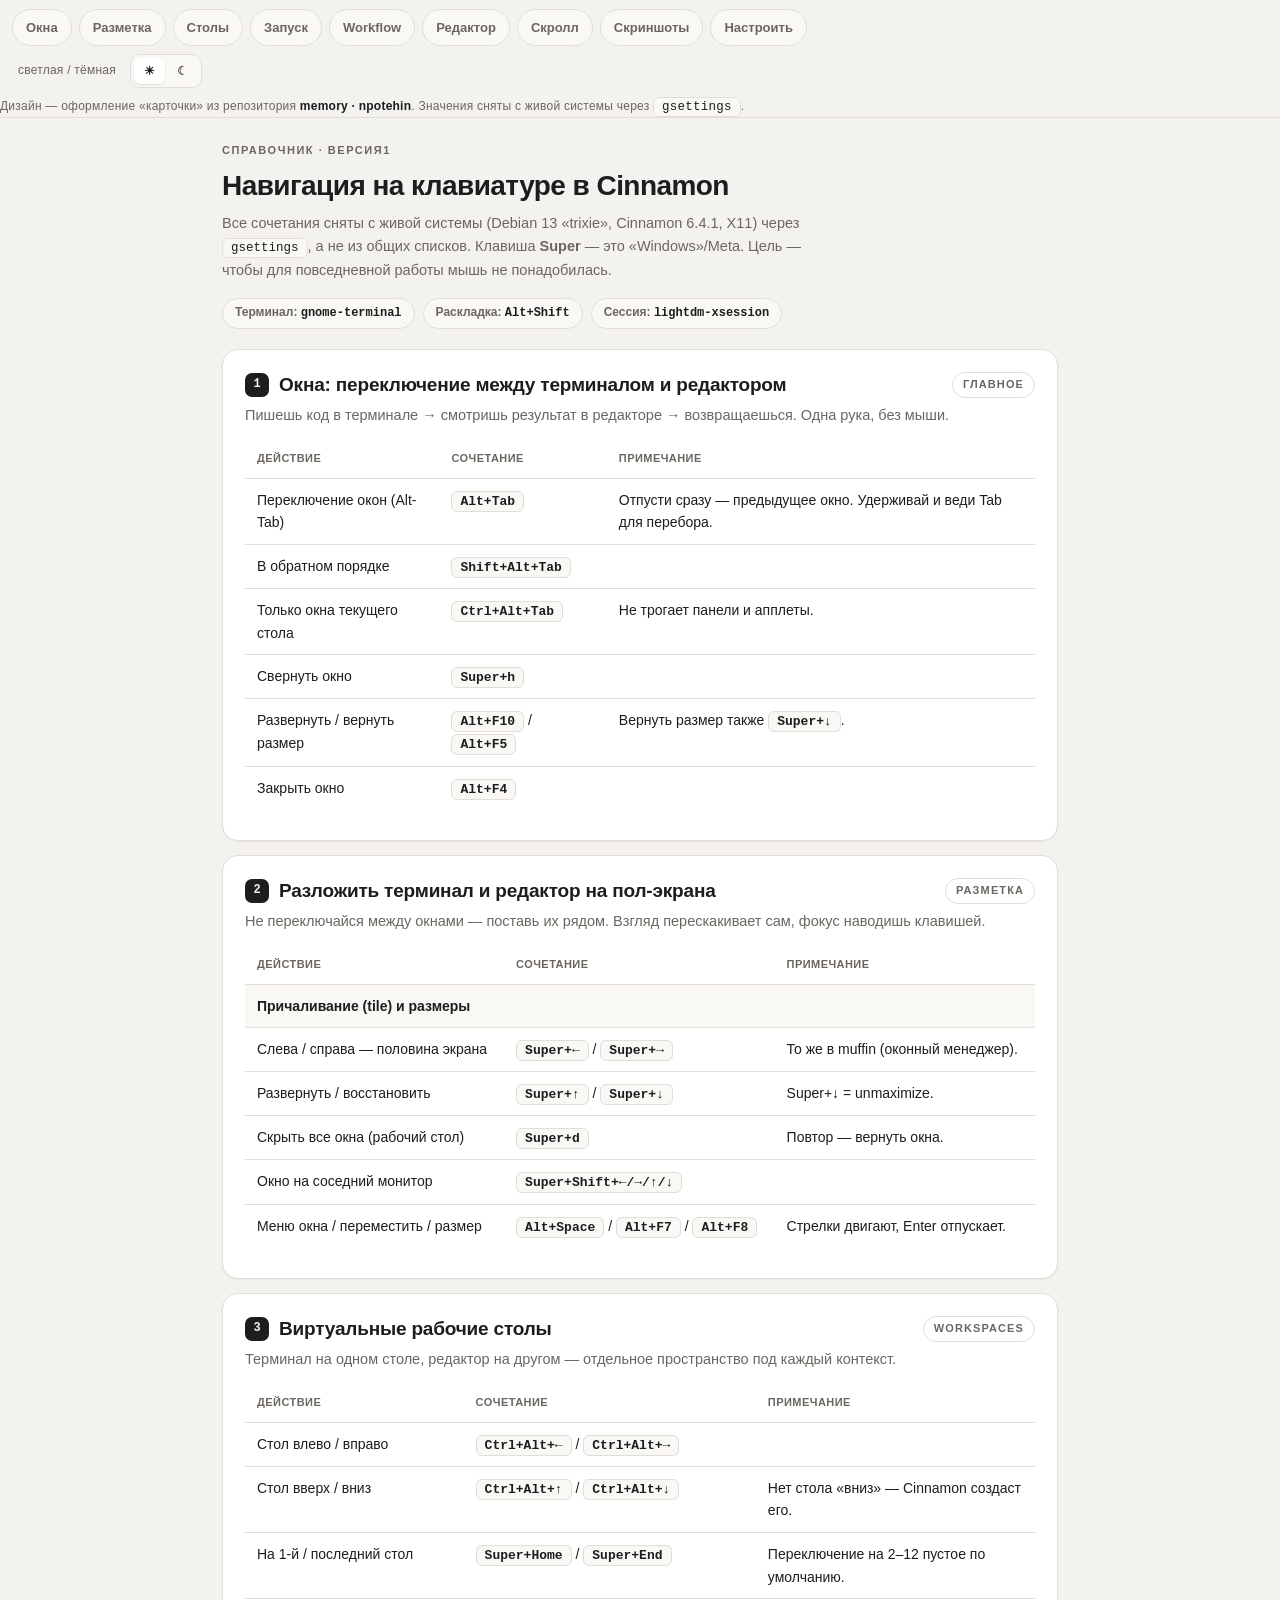
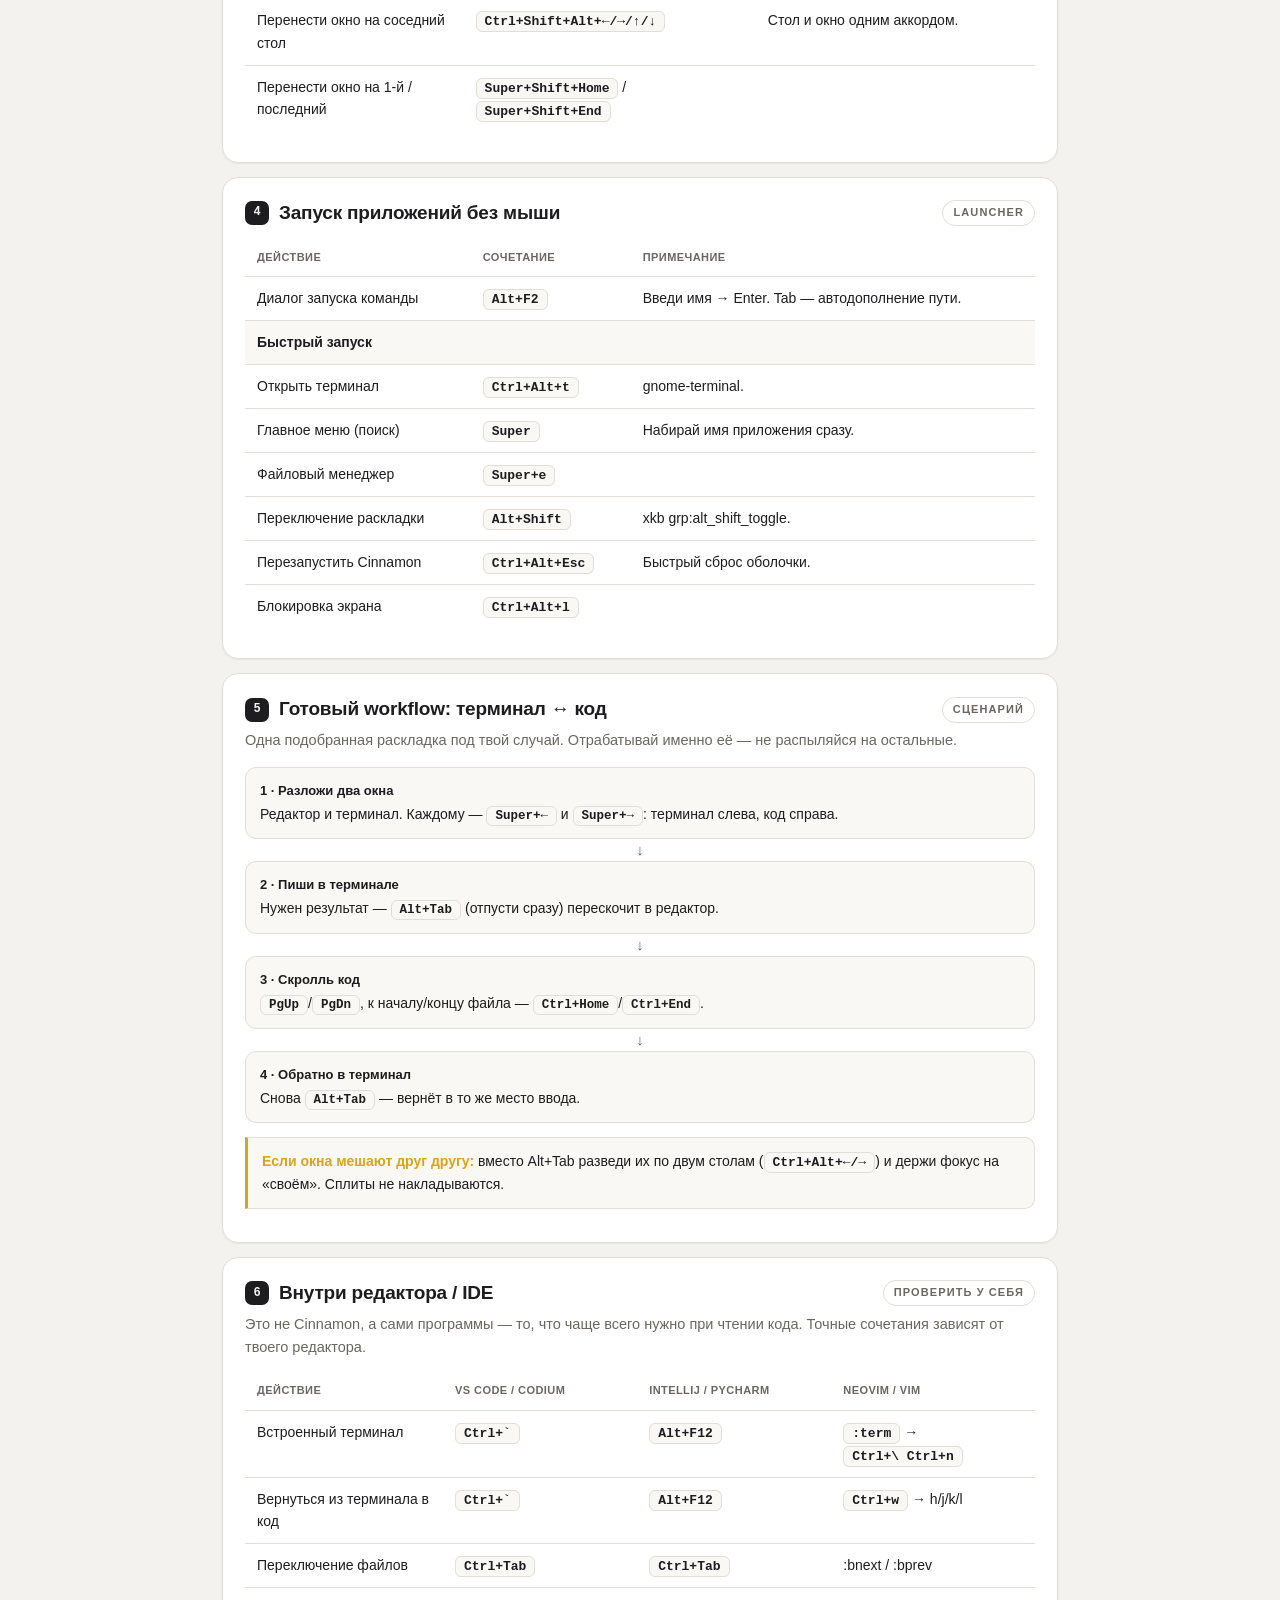
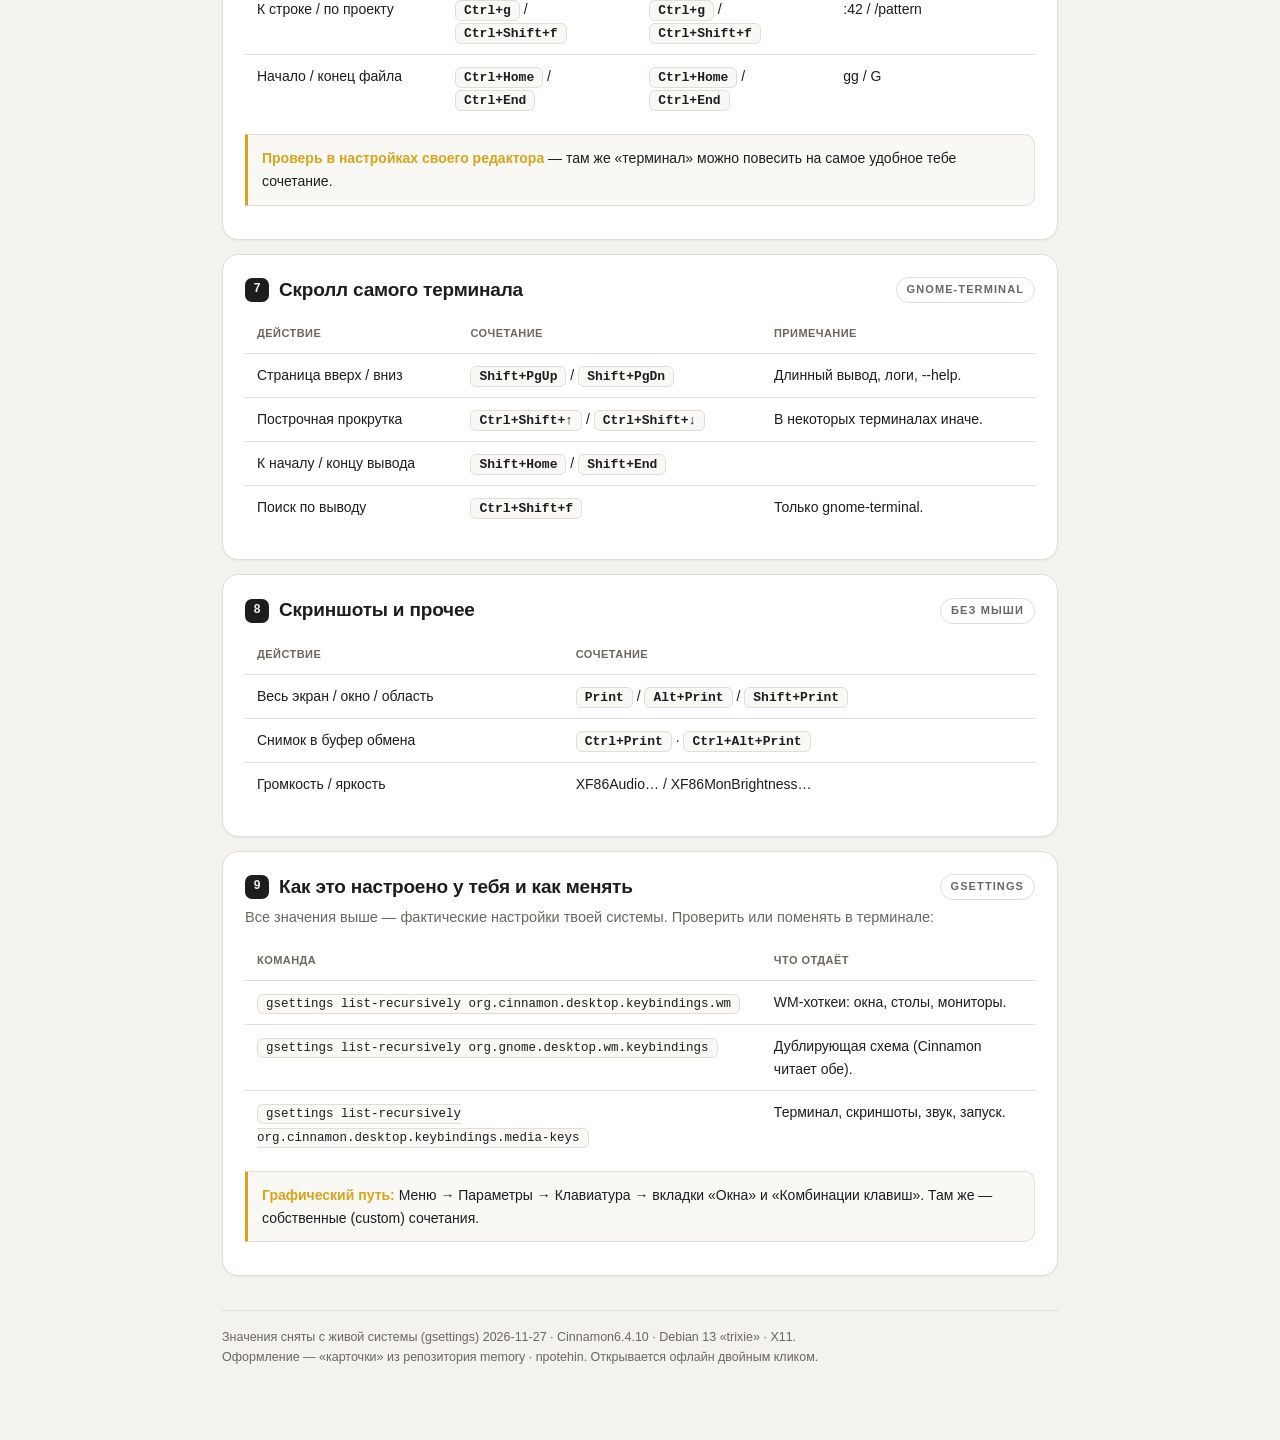
==== hotkeys.html @ 20595c61 "Вики по хоткеям Cinnamon в оформлении memory (карточки)" ====
<!DOCTYPE html>
<html lang="ru" data-style="cards" data-theme="light">
<head>
<meta charset="utf-8">
<meta name="viewport" content="width=device-width, initial-scale=1, viewport-fit=cover">
<meta name="theme-color" content="#f4f2ee">
<title>Cinnamon · Навигация на клавиатуре</title>
<style>
:root{--bg:#f4f2ee;--card:#ffffff;--ink:#1d1d1f;--mut:#6b665f;--line:#e2ded7;--soft:#faf8f5;--warn:#d9a41a;--acc:#1d1d1f}
[data-theme="dark"]{--bg:#0f0f10;--card:#1c1c1e;--ink:#f2f2f7;--mut:#98989f;--line:#333;--soft:#242426;--warn:#e0b446;--acc:#f2f2f7}
*{box-sizing:border-box;-webkit-tap-highlight-color:transparent}
html,body{margin:0;padding:0}
body{font-family:-apple-system,BlinkMacSystemFont,"SF Pro Text","Segoe UI",Arial,sans-serif;
  color:var(--ink);background:var(--bg);font-size:16px;line-height:1.62;-webkit-text-size-adjust:100%}
.wrap{max-width:860px;margin:0 auto;padding:0 12px 90px}

/* ---- sticky bar: chips + theme toggle ---- */
.bar{position:sticky;top:0;z-index:50;background:var(--bg);border-bottom:1px solid var(--line)}
.chips{display:flex;gap:7px;overflow-x:auto;padding:9px 12px 8px;scrollbar-width:none;-webkit-overflow-scrolling:touch}
.chips::-webkit-scrollbar{display:none}
.chip{flex:0 0 auto;padding:7px 13px;border-radius:999px;background:var(--soft);border:1px solid var(--line);
  color:var(--mut);font-size:13px;font-weight:600;text-decoration:none;white-space:nowrap}
.chip:active{background:var(--card)}
.switches{display:flex;gap:8px;padding:0 12px 9px;align-items:center}
.seg{display:flex;background:var(--soft);border:1px solid var(--line);border-radius:10px;padding:3px;gap:2px}
.seg button{border:0;background:transparent;color:var(--mut);font-size:12px;font-weight:600;
  padding:6px 10px;border-radius:7px;font-family:inherit;cursor:pointer}
.seg button[aria-pressed="true"]{background:var(--card);color:var(--ink);box-shadow:0 1px 2px rgba(0,0,0,.12)}
.seg .dot{margin-left:auto;display:flex;gap:6px}
.hint{font-size:12px;color:var(--mut);padding:0 12px8px;letter-spacing:.02em}
.hint b{color:var(--ink);font-weight:600}

/* ---- hero ---- */
.hero{padding:24px 0 6px}
.hero .k{font-size:11px;letter-spacing:.14em;text-transform:uppercase;color:var(--mut);font-weight:600}
.hero h1{font-size:28px;line-height:1.2;margin:9px 0 0;letter-spacing:-.02em}
.hero p{color:var(--mut);font-size:14.5px;margin:9px 0 0;max-width:72ch}
.meta{display:flex;gap:8px;flex-wrap:wrap;margin-top:16px}
.meta span{font-size:12px;background:var(--soft);border:1px solid var(--line);border-radius:999px;
  padding:4px 12px;color:var(--mut);font-weight:600}
.meta b{color:var(--ink);font-weight:700;font-family:ui-monospace,"SF Mono",Consolas,monospace}

/* ---- section cards ---- */
.sec{background:var(--card);border:1px solid var(--line);border-radius:16px;padding:20px 22px;
  margin:14px 0;box-shadow:0 1px 2px rgba(0,0,0,.05);scroll-margin-top:74px}
[data-theme="dark"] .sec{box-shadow:none}
h2{font-size:19px;margin:0 0 4px;letter-spacing:-.01em;display:flex;align-items:center;gap:10px}
h2::before{content:attr(data-n);font-size:12px;background:var(--acc);color:var(--bg);
  width:24px;height:24px;border-radius:7px;display:inline-flex;align-items:center;justify-content:center;
  flex:0 0 24px;font-weight:700;font-family:ui-monospace,"SF Mono",Consolas,monospace}
h2 .tag{margin-left:auto;font-size:11px;letter-spacing:.1em;text-transform:uppercase;color:var(--mut);
  border:1px solid var(--line);border-radius:999px;padding:3px 10px;font-weight:600}
p.lead{color:var(--mut);font-size:14.5px;margin:0 0 12px}
h3{font-size:15px;margin:20px 08px;letter-spacing:-.01em}

/* ---- tables ---- */
table{width:100%;border-collapse:collapse;margin:10px 0;font-size:14px}
th,td{padding:10px 12px;text-align:left;border-bottom:1px solid var(--line);vertical-align:top}
th{font-size:11px;text-transform:uppercase;letter-spacing:.04em;color:var(--mut);font-weight:650}
tr:last-child td{border-bottom:none}
td.d{color:var(--ink)}
tr.group td{background:var(--soft);font-weight:700;color:var(--ink)}
.kbd{font-family:ui-monospace,"SF Mono",Consolas,monospace;font-size:13px;font-weight:650;
  color:var(--acc);background:var(--soft);border:1px solid var(--line);border-radius:6px;
  padding:2px 8px;white-space:nowrap}
code{font-family:ui-monospace,"SF Mono",Consolas,monospace;font-size:12.5px;color:var(--ink);
  background:var(--soft);border:1px solid var(--line);border-radius:6px;padding:2px 8px}

/* ---- workflow steps ---- */
.flow{display:flex;flex-direction:column;gap:0;margin:14px 0}
.node{background:var(--soft);border:1px solid var(--line);border-radius:11px;padding:12px 14px;font-size:14px}
.node b{display:block;font-size:13px;margin-bottom:2px}
.node .kbd{font-size:12.5px}
.arrow{text-align:center;color:var(--mut);font-size:15px;line-height:1.1;padding:3px 0}

/* ---- callout ---- */
.note{background:var(--soft);border:1px solid var(--line);border-left:3px solid var(--warn);
  border-radius:0 10px 10px 0;padding:12px 14px;font-size:14px;margin:13px 0;color:var(--ink)}
.note b{color:var(--warn)}

ul,ol{padding-left:20px;margin:8px 0}
li{margin:4px 0}
.foot{margin-top:34px;padding-top:16px;border-top:1px solid var(--line);color:var(--mut);font-size:12.5px}

@media(max-width:420px){body{font-size:15.5px}.hero h1{font-size:23px}}
</style>
</head>
<body>
<div class="bar">
  <div class="chips">
    <a class="chip" href="#o1">Окна</a><a class="chip" href="#o2">Разметка</a><a class="chip" href="#o3">Столы</a>
    <a class="chip" href="#o4">Запуск</a><a class="chip" href="#o5">Workflow</a><a class="chip" href="#o6">Редактор</a>
    <a class="chip" href="#o7">Скролл</a><a class="chip" href="#o8">Скриншоты</a><a class="chip" href="#o9">Настроить</a>
  </div>
  <div class="switches">
    <div class="hint" style="padding:0 6px 00">светлая / тёмная</div>
    <div class="seg" role="group" aria-label="Тема">
      <button data-t="light" aria-pressed="true">☀︎</button>
      <button data-t="dark" aria-pressed="false">☾</button>
    </div>
  </div>
  <div class="hint">Дизайн — оформление «карточки» из репозитория <b>memory · npotehin</b>. Значения сняты с живой системы через <code>gsettings</code>.</div>
</div>

<div class="wrap">
<div class="hero">
  <div class="k">Справочник · версия1</div>
  <h1>Навигация на клавиатуре в Cinnamon</h1>
  <p>Все сочетания сняты с живой системы (Debian 13 «trixie», Cinnamon 6.4.1, X11) через <code>gsettings</code>, а не из общих списков. Клавиша <b>Super</b> — это «Windows»/Meta. Цель — чтобы для повседневной работы мышь не понадобилась.</p>
  <div class="meta">
    <span>Терминал: <b>gnome-terminal</b></span>
    <span>Раскладка: <b>Alt+Shift</b></span>
    <span>Сессия: <b>lightdm-xsession</b></span>
  </div>
</div>

<div class="sec" id="o1">
  <h2 data-n="1">Окна: переключение между терминалом и редактором <span class="tag">главное</span></h2>
  <p class="lead">Пишешь код в терминале → смотришь результат в редакторе → возвращаешься. Одна рука, без мыши.</p>
  <table>
    <tr><th>Действие</th><th>Сочетание</th><th>Примечание</th></tr>
    <tr><td class="d">Переключение окон (Alt-Tab)</td><td><span class="kbd">Alt+Tab</span></td><td class="d">Отпусти сразу — предыдущее окно. Удерживай и веди Tab для перебора.</td></tr>
    <tr><td class="d">В обратном порядке</td><td><span class="kbd">Shift+Alt+Tab</span></td><td class="d"></td></tr>
    <tr><td class="d">Только окна текущего стола</td><td><span class="kbd">Ctrl+Alt+Tab</span></td><td class="d">Не трогает панели и апплеты.</td></tr>
    <tr><td class="d">Свернуть окно</td><td><span class="kbd">Super+h</span></td><td class="d"></td></tr>
    <tr><td class="d">Развернуть / вернуть размер</td><td><span class="kbd">Alt+F10</span> / <span class="kbd">Alt+F5</span></td><td class="d">Вернуть размер также <span class="kbd">Super+↓</span>.</td></tr>
    <tr><td class="d">Закрыть окно</td><td><span class="kbd">Alt+F4</span></td><td class="d"></td></tr>
  </table>
</div>

<div class="sec" id="o2">
  <h2 data-n="2">Разложить терминал и редактор на пол-экрана <span class="tag">разметка</span></h2>
  <p class="lead">Не переключайся между окнами — поставь их рядом. Взгляд перескакивает сам, фокус наводишь клавишей.</p>
  <table>
    <tr><th>Действие</th><th>Сочетание</th><th>Примечание</th></tr>
    <tr class="group"><td colspan="3">Причаливание (tile) и размеры</td></tr>
    <tr><td class="d">Слева / справа — половина экрана</td><td><span class="kbd">Super+←</span> / <span class="kbd">Super+→</span></td><td class="d">То же в muffin (оконный менеджер).</td></tr>
    <tr><td class="d">Развернуть / восстановить</td><td><span class="kbd">Super+↑</span> / <span class="kbd">Super+↓</span></td><td class="d">Super+↓ = unmaximize.</td></tr>
    <tr><td class="d">Скрыть все окна (рабочий стол)</td><td><span class="kbd">Super+d</span></td><td class="d">Повтор — вернуть окна.</td></tr>
    <tr><td class="d">Окно на соседний монитор</td><td><span class="kbd">Super+Shift+←/→/↑/↓</span></td><td class="d"></td></tr>
    <tr><td class="d">Меню окна / переместить / размер</td><td><span class="kbd">Alt+Space</span> / <span class="kbd">Alt+F7</span> / <span class="kbd">Alt+F8</span></td><td class="d">Стрелки двигают, Enter отпускает.</td></tr>
  </table>
</div>

<div class="sec" id="o3">
  <h2 data-n="3">Виртуальные рабочие столы <span class="tag">workspaces</span></h2>
  <p class="lead">Терминал на одном столе, редактор на другом — отдельное пространство под каждый контекст.</p>
  <table>
    <tr><th>Действие</th><th>Сочетание</th><th>Примечание</th></tr>
    <tr><td class="d">Стол влево / вправо</td><td><span class="kbd">Ctrl+Alt+←</span> / <span class="kbd">Ctrl+Alt+→</span></td><td class="d"></td></tr>
    <tr><td class="d">Стол вверх / вниз</td><td><span class="kbd">Ctrl+Alt+↑</span> / <span class="kbd">Ctrl+Alt+↓</span></td><td class="d">Нет стола «вниз» — Cinnamon создаст его.</td></tr>
    <tr><td class="d">На 1-й / последний стол</td><td><span class="kbd">Super+Home</span> / <span class="kbd">Super+End</span></td><td class="d">Переключение на 2–12 пустое по умолчанию.</td></tr>
    <tr><td class="d">Перенести окно на соседний стол</td><td><span class="kbd">Ctrl+Shift+Alt+←/→/↑/↓</span></td><td class="d">Стол и окно одним аккордом.</td></tr>
    <tr><td class="d">Перенести окно на 1-й / последний</td><td><span class="kbd">Super+Shift+Home</span> / <span class="kbd">Super+Shift+End</span></td><td class="d"></td></tr>
  </table>
</div>

<div class="sec" id="o4">
  <h2 data-n="4">Запуск приложений без мыши <span class="tag">launcher</span></h2>
  <table>
    <tr><th>Действие</th><th>Сочетание</th><th>Примечание</th></tr>
    <tr><td class="d">Диалог запуска команды</td><td><span class="kbd">Alt+F2</span></td><td class="d">Введи имя → Enter. Tab — автодополнение пути.</td></tr>
    <tr class="group"><td colspan="3">Быстрый запуск</td></tr>
    <tr><td class="d">Открыть терминал</td><td><span class="kbd">Ctrl+Alt+t</span></td><td class="d">gnome-terminal.</td></tr>
    <tr><td class="d">Главное меню (поиск)</td><td><span class="kbd">Super</span></td><td class="d">Набирай имя приложения сразу.</td></tr>
    <tr><td class="d">Файловый менеджер</td><td><span class="kbd">Super+e</span></td><td class="d"></td></tr>
    <tr><td class="d">Переключение раскладки</td><td><span class="kbd">Alt+Shift</span></td><td class="d">xkb grp:alt_shift_toggle.</td></tr>
    <tr><td class="d">Перезапустить Cinnamon</td><td><span class="kbd">Ctrl+Alt+Esc</span></td><td class="d">Быстрый сброс оболочки.</td></tr>
    <tr><td class="d">Блокировка экрана</td><td><span class="kbd">Ctrl+Alt+l</span></td><td class="d"></td></tr>
  </table>
</div>

<div class="sec" id="o5">
  <h2 data-n="5">Готовый workflow: терминал ↔ код <span class="tag">сценарий</span></h2>
  <p class="lead">Одна подобранная раскладка под твой случай. Отрабатывай именно её — не распыляйся на остальные.</p>
  <div class="flow">
    <div class="node"><b>1 · Разложи два окна</b>Редактор и терминал. Каждому — <span class="kbd">Super+←</span> и <span class="kbd">Super+→</span>: терминал слева, код справа.</div>
    <div class="arrow">↓</div>
    <div class="node"><b>2 · Пиши в терминале</b>Нужен результат — <span class="kbd">Alt+Tab</span> (отпусти сразу) перескочит в редактор.</div>
    <div class="arrow">↓</div>
    <div class="node"><b>3 · Скролль код</b><span class="kbd">PgUp</span>/<span class="kbd">PgDn</span>, к началу/концу файла — <span class="kbd">Ctrl+Home</span>/<span class="kbd">Ctrl+End</span>.</div>
    <div class="arrow">↓</div>
    <div class="node"><b>4 · Обратно в терминал</b>Снова <span class="kbd">Alt+Tab</span> — вернёт в то же место ввода.</div>
  </div>
  <div class="note"><b>Если окна мешают друг другу:</b> вместо Alt+Tab разведи их по двум столам (<span class="kbd">Ctrl+Alt+←/→</span>) и держи фокус на «своём». Сплиты не накладываются.</div>
</div>

<div class="sec" id="o6">
  <h2 data-n="6">Внутри редактора / IDE <span class="tag">проверить у себя</span></h2>
  <p class="lead">Это не Cinnamon, а сами программы — то, что чаще всего нужно при чтении кода. Точные сочетания зависят от твоего редактора.</p>
  <table>
    <tr><th>Действие</th><th>VS Code / Codium</th><th>IntelliJ / PyCharm</th><th>Neovim / Vim</th></tr>
    <tr><td class="d">Встроенный терминал</td><td><span class="kbd">Ctrl+`</span></td><td><span class="kbd">Alt+F12</span></td><td><span class="kbd">:term</span> → <span class="kbd">Ctrl+\ Ctrl+n</span></td></tr>
    <tr><td class="d">Вернуться из терминала в код</td><td><span class="kbd">Ctrl+`</span></td><td><span class="kbd">Alt+F12</span></td><td><span class="kbd">Ctrl+w</span> → h/j/k/l</td></tr>
    <tr><td class="d">Переключение файлов</td><td><span class="kbd">Ctrl+Tab</span></td><td><span class="kbd">Ctrl+Tab</span></td><td>:bnext / :bprev</td></tr>
    <tr><td class="d">К строке / по проекту</td><td><span class="kbd">Ctrl+g</span> / <span class="kbd">Ctrl+Shift+f</span></td><td><span class="kbd">Ctrl+g</span> / <span class="kbd">Ctrl+Shift+f</span></td><td>:42 / /pattern</td></tr>
    <tr><td class="d">Начало / конец файла</td><td><span class="kbd">Ctrl+Home</span> / <span class="kbd">Ctrl+End</span></td><td><span class="kbd">Ctrl+Home</span> / <span class="kbd">Ctrl+End</span></td><td>gg / G</td></tr>
  </table>
  <div class="note"><b>Проверь в настройках своего редактора</b> — там же «терминал» можно повесить на самое удобное тебе сочетание.</div>
</div>

<div class="sec" id="o7">
  <h2 data-n="7">Скролл самого терминала <span class="tag">gnome-terminal</span></h2>
  <table>
    <tr><th>Действие</th><th>Сочетание</th><th>Примечание</th></tr>
    <tr><td class="d">Страница вверх / вниз</td><td><span class="kbd">Shift+PgUp</span> / <span class="kbd">Shift+PgDn</span></td><td class="d">Длинный вывод, логи, --help.</td></tr>
    <tr><td class="d">Построчная прокрутка</td><td><span class="kbd">Ctrl+Shift+↑</span> / <span class="kbd">Ctrl+Shift+↓</span></td><td class="d">В некоторых терминалах иначе.</td></tr>
    <tr><td class="d">К началу / концу вывода</td><td><span class="kbd">Shift+Home</span> / <span class="kbd">Shift+End</span></td><td class="d"></td></tr>
    <tr><td class="d">Поиск по выводу</td><td><span class="kbd">Ctrl+Shift+f</span></td><td class="d">Только gnome-terminal.</td></tr>
  </table>
</div>

<div class="sec" id="o8">
  <h2 data-n="8">Скриншоты и прочее <span class="tag">без мыши</span></h2>
  <table>
    <tr><th>Действие</th><th>Сочетание</th></tr>
    <tr><td class="d">Весь экран / окно / область</td><td><span class="kbd">Print</span> / <span class="kbd">Alt+Print</span> / <span class="kbd">Shift+Print</span></td></tr>
    <tr><td class="d">Снимок в буфер обмена</td><td><span class="kbd">Ctrl+Print</span> · <span class="kbd">Ctrl+Alt+Print</span></td></tr>
    <tr><td class="d">Громкость / яркость</td><td>XF86Audio… / XF86MonBrightness…</td></tr>
  </table>
</div>

<div class="sec" id="o9">
  <h2 data-n="9">Как это настроено у тебя и как менять <span class="tag">gsettings</span></h2>
  <p class="lead">Все значения выше — фактические настройки твоей системы. Проверить или поменять в терминале:</p>
  <table>
    <tr><th>Команда</th><th>Что отдаёт</th></tr>
    <tr><td class="d"><code>gsettings list-recursively org.cinnamon.desktop.keybindings.wm</code></td><td class="d">WM-хоткеи: окна, столы, мониторы.</td></tr>
    <tr><td class="d"><code>gsettings list-recursively org.gnome.desktop.wm.keybindings</code></td><td class="d">Дублирующая схема (Cinnamon читает обе).</td></tr>
    <tr><td class="d"><code>gsettings list-recursively org.cinnamon.desktop.keybindings.media-keys</code></td><td class="d">Терминал, скриншоты, звук, запуск.</td></tr>
  </table>
  <div class="note"><b>Графический путь:</b> Меню → Параметры → Клавиатура → вкладки «Окна» и «Комбинации клавиш». Там же — собственные (custom) сочетания.</div>
</div>

<div class="foot">Значения сняты с живой системы (gsettings) 2026-11-27 · Cinnamon6.4.10 · Debian 13 «trixie» · X11.<br>
Оформление — «карточки» из репозитория memory · npotehin. Открывается офлайн двойным кликом.</div>
</div>

<script>
const root = document.documentElement;
function setTheme(t){ root.dataset.theme = t;
  document.querySelectorAll('[data-t]').forEach(b=>b.setAttribute('aria-pressed', b.dataset.t===t)); }
document.querySelectorAll('[data-t]').forEach(b=>b.onclick=()=>setTheme(b.dataset.t));
setTheme('light');
</script>
</body>
</html>
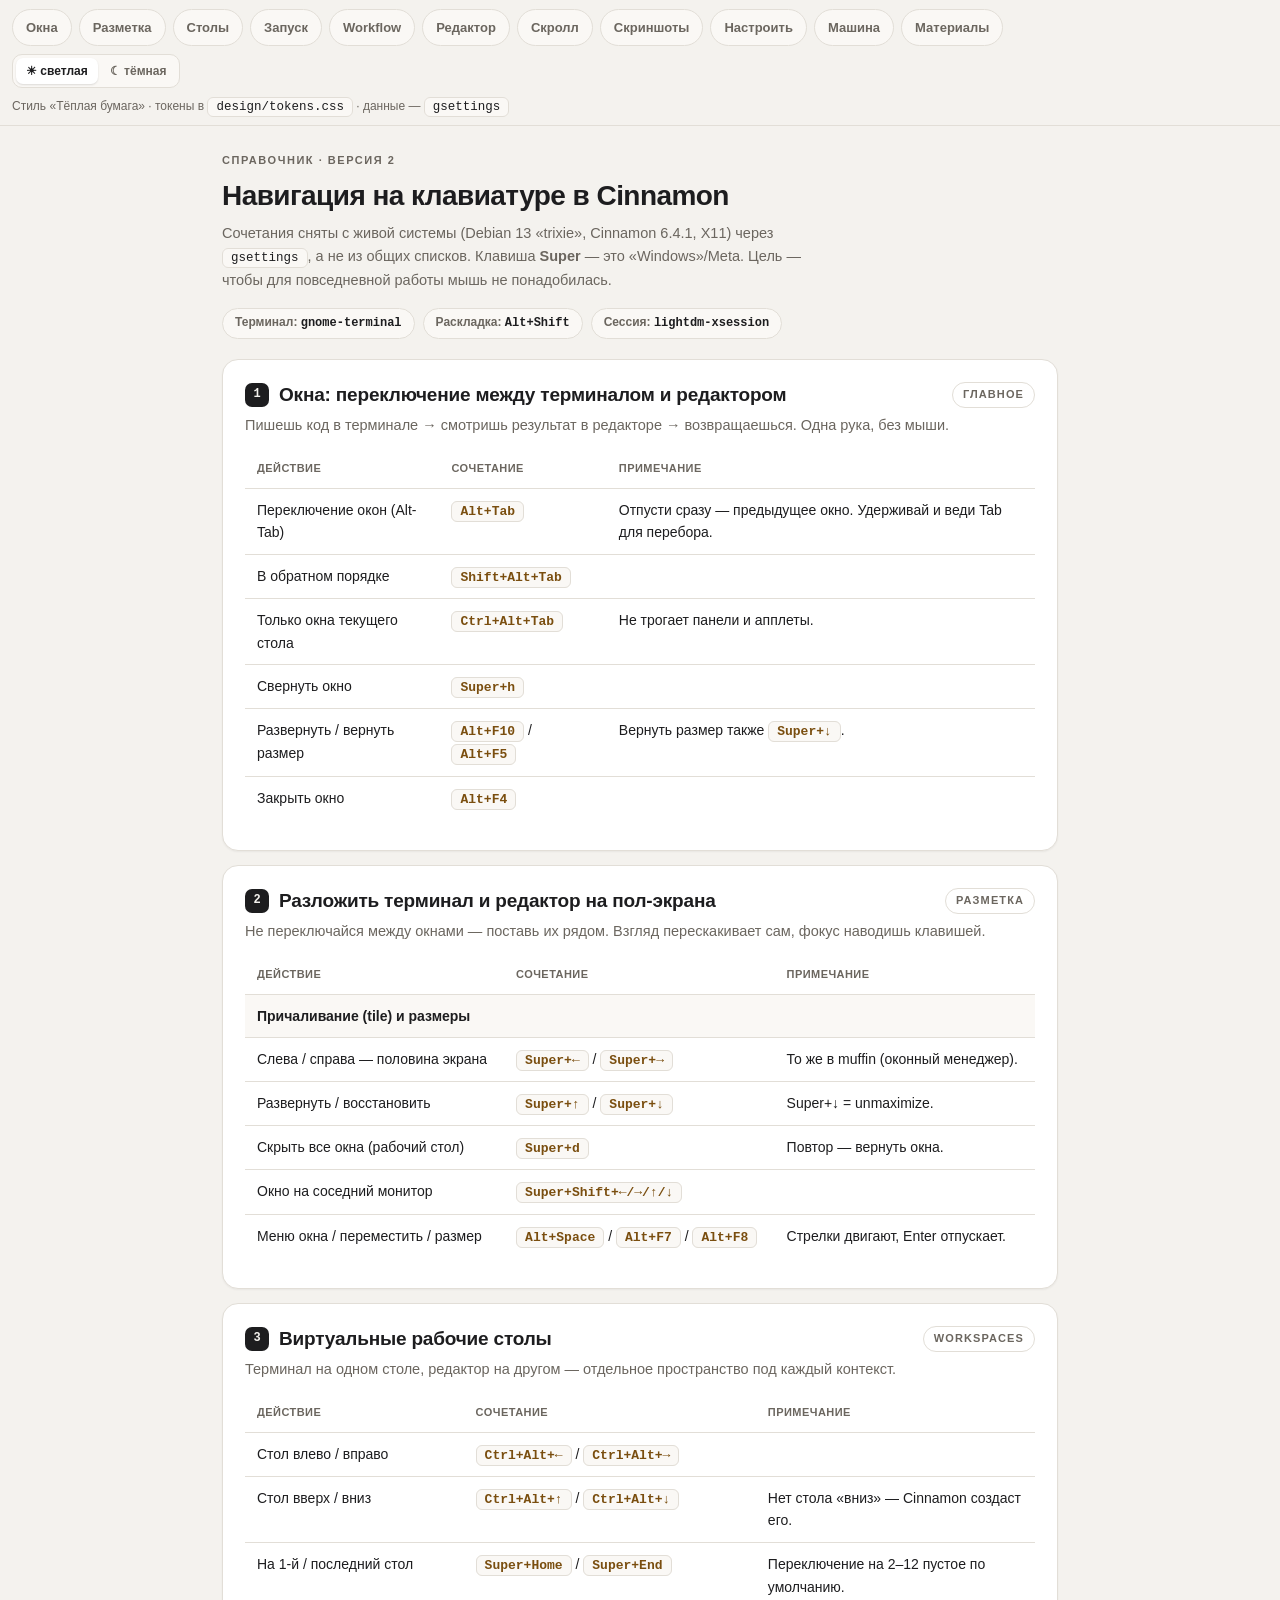
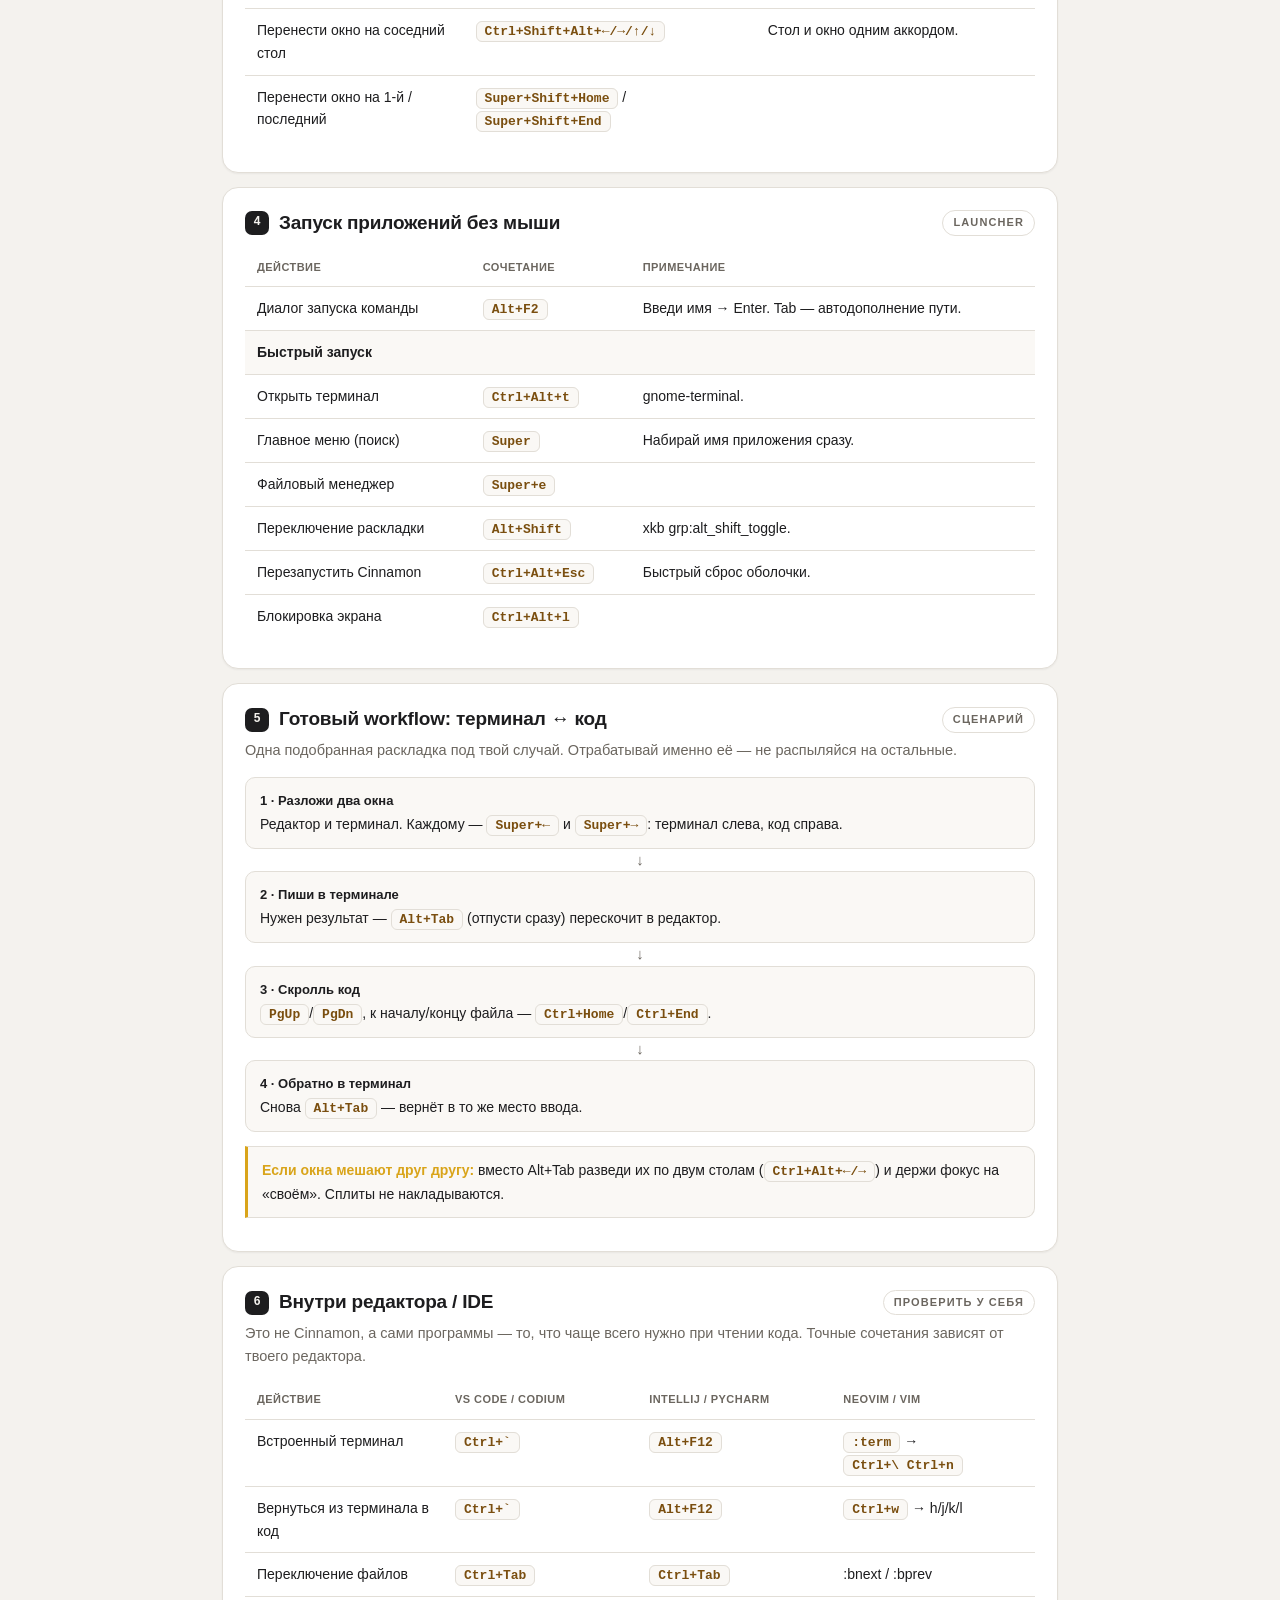
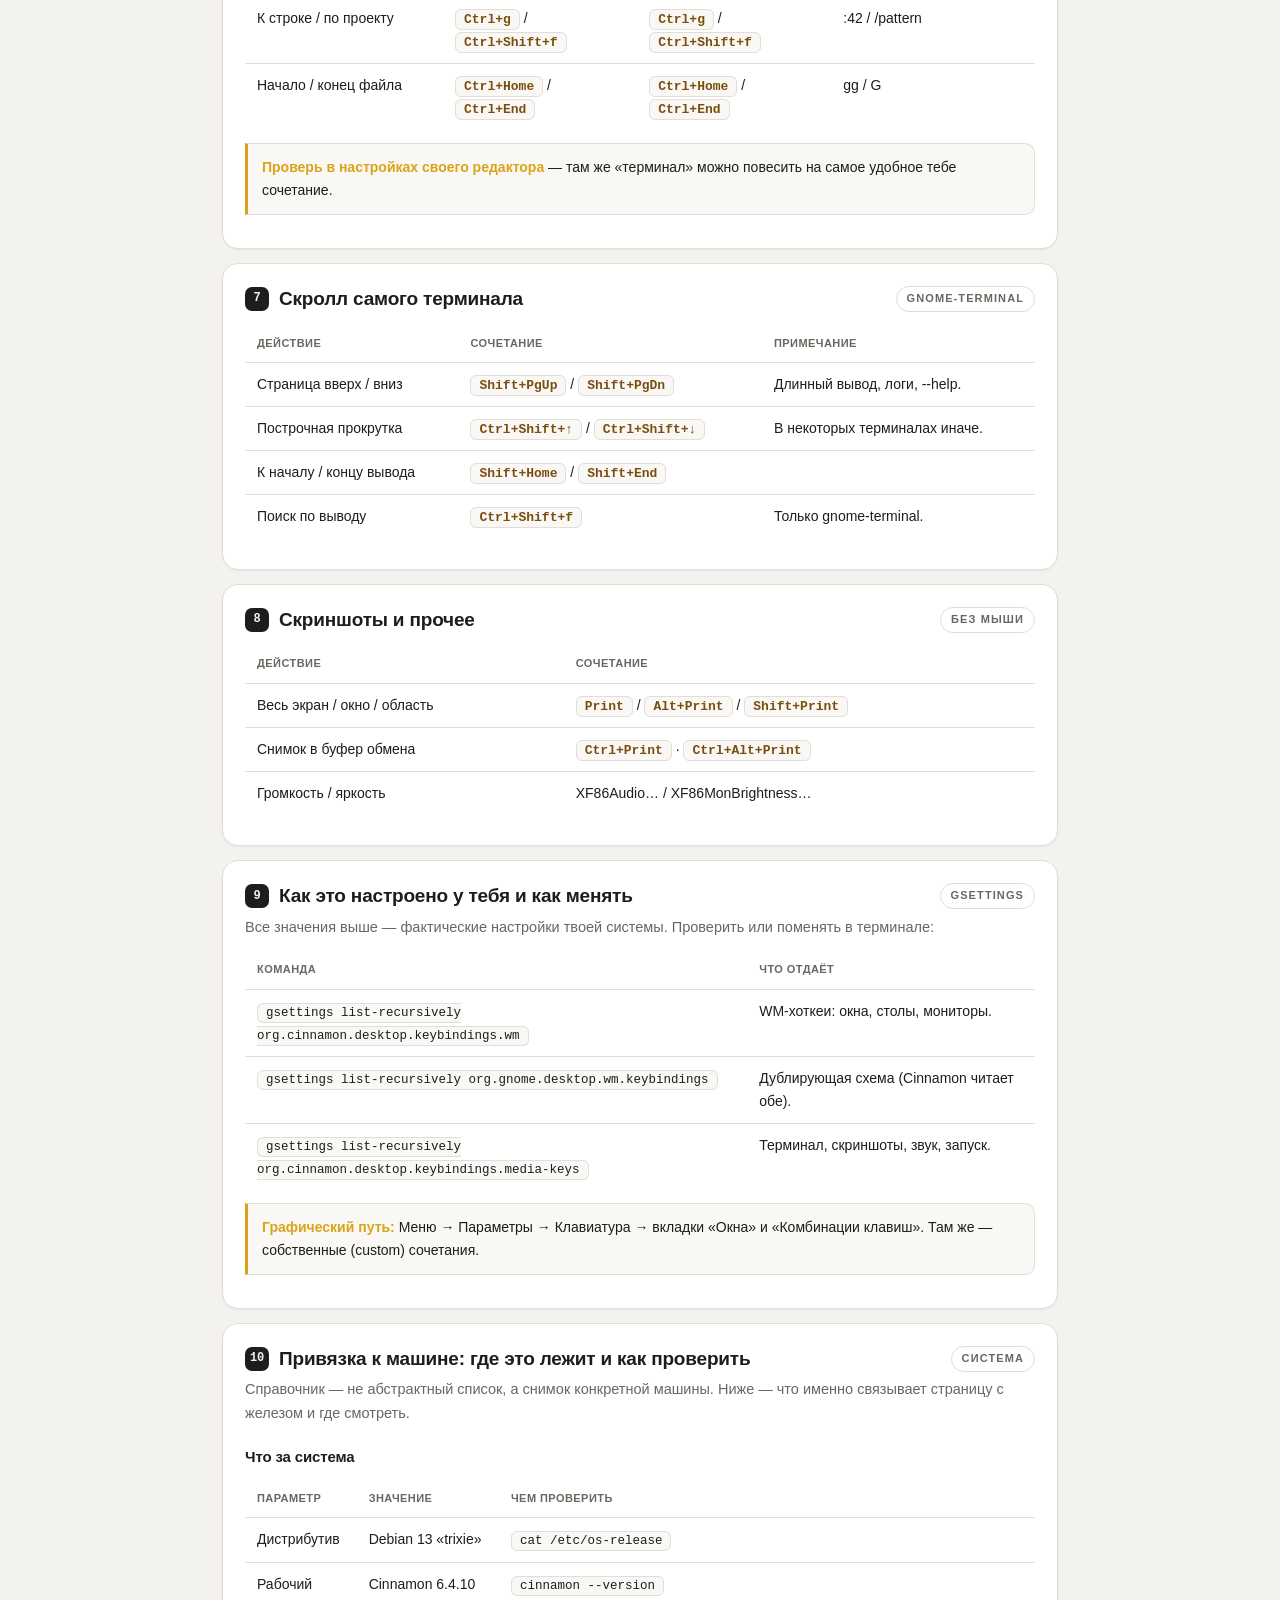
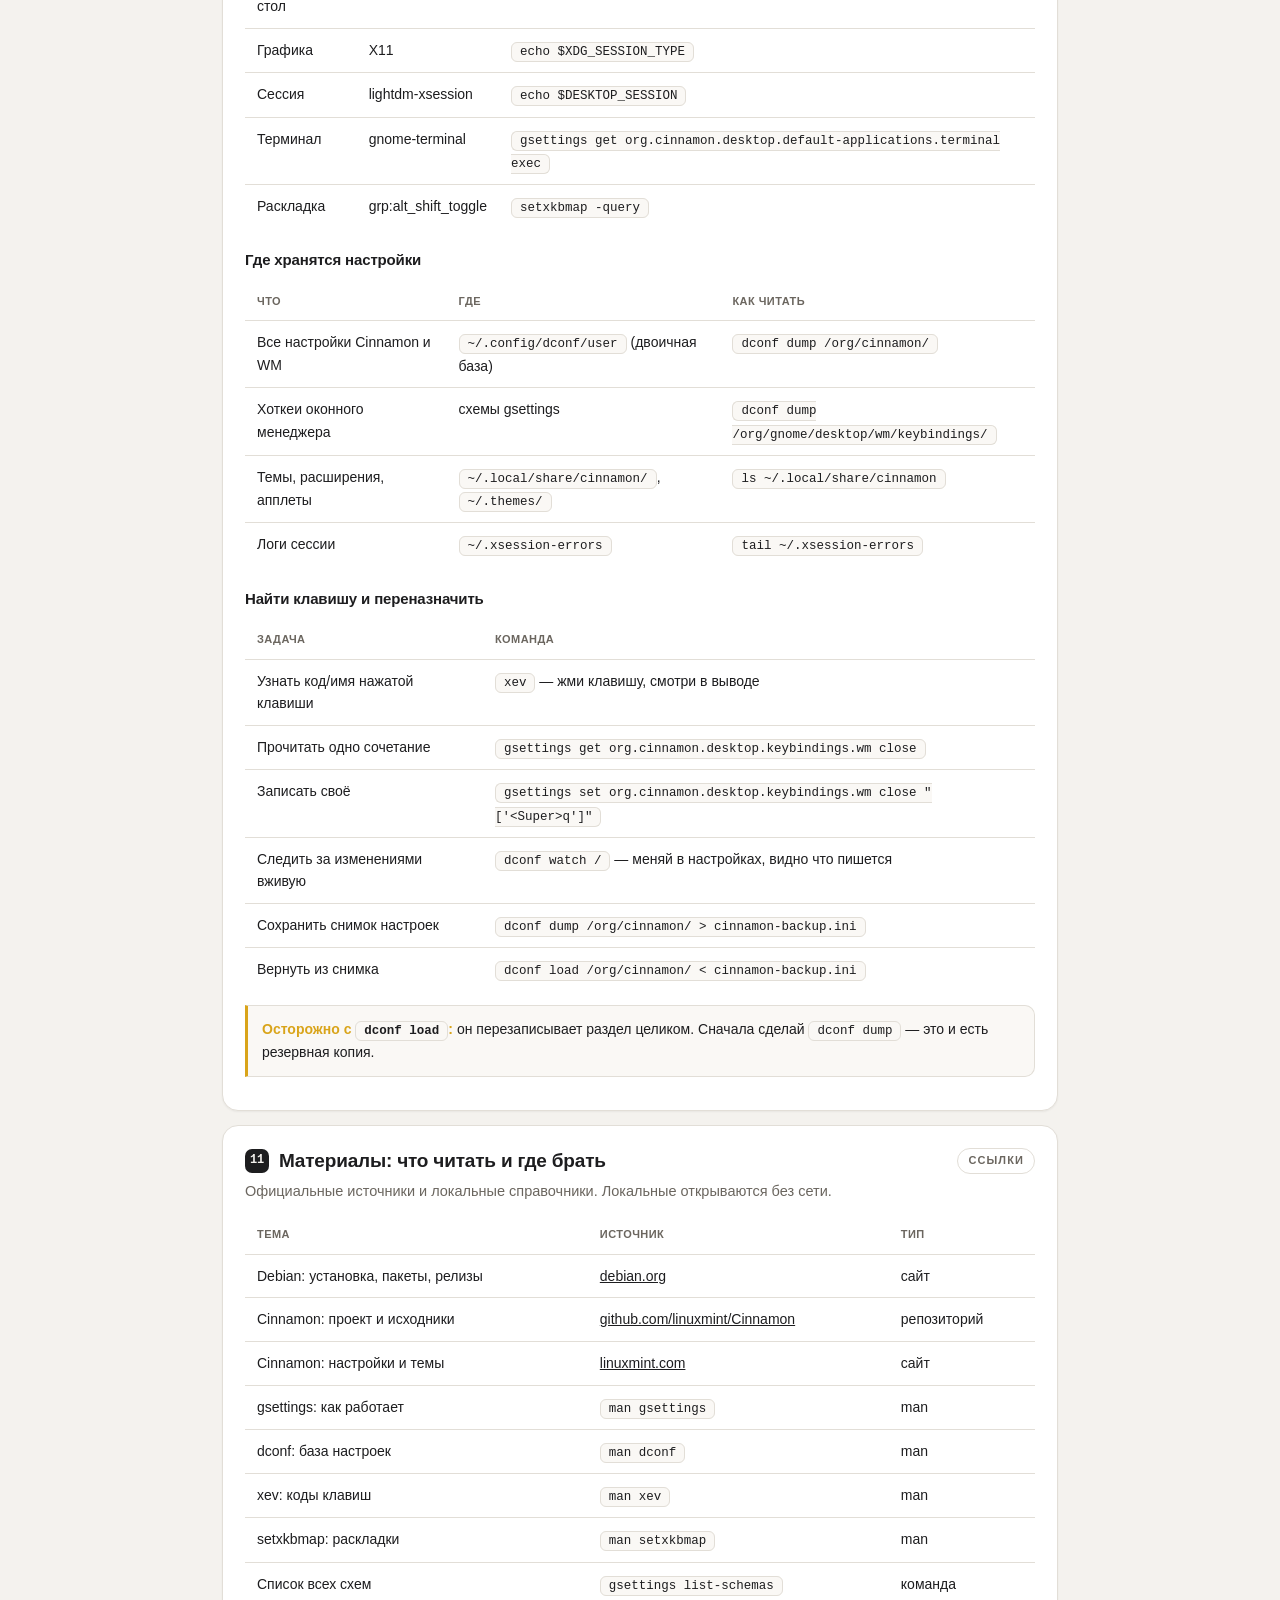
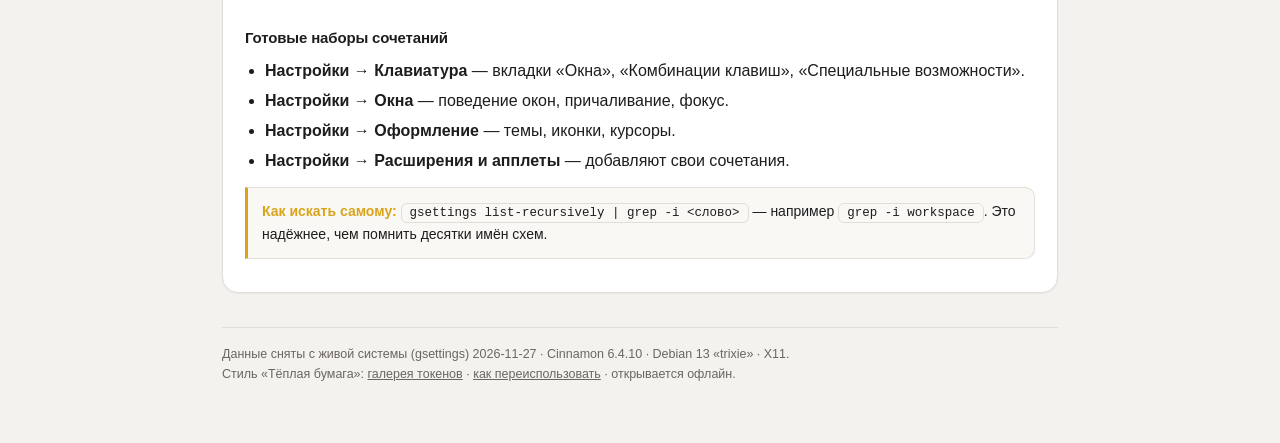
==== commit ceaf1956: "Стиль «Тёплая бумага»: токены и компоненты, раздел «привязка к машине»" ====
--- a/hotkeys.html
+++ b/hotkeys.html
@@ -1,112 +1,35 @@
 <!DOCTYPE html>
-<html lang="ru" data-style="cards" data-theme="light">
+<html lang="ru" data-theme="light">
 <head>
 <meta charset="utf-8">
 <meta name="viewport" content="width=device-width, initial-scale=1, viewport-fit=cover">
 <meta name="theme-color" content="#f4f2ee">
 <title>Cinnamon · Навигация на клавиатуре</title>
-<style>
-:root{--bg:#f4f2ee;--card:#ffffff;--ink:#1d1d1f;--mut:#6b665f;--line:#e2ded7;--soft:#faf8f5;--warn:#d9a41a;--acc:#1d1d1f}
-[data-theme="dark"]{--bg:#0f0f10;--card:#1c1c1e;--ink:#f2f2f7;--mut:#98989f;--line:#333;--soft:#242426;--warn:#e0b446;--acc:#f2f2f7}
-*{box-sizing:border-box;-webkit-tap-highlight-color:transparent}
-html,body{margin:0;padding:0}
-body{font-family:-apple-system,BlinkMacSystemFont,"SF Pro Text","Segoe UI",Arial,sans-serif;
-  color:var(--ink);background:var(--bg);font-size:16px;line-height:1.62;-webkit-text-size-adjust:100%}
-.wrap{max-width:860px;margin:0 auto;padding:0 12px 90px}
-
-/* ---- sticky bar: chips + theme toggle ---- */
-.bar{position:sticky;top:0;z-index:50;background:var(--bg);border-bottom:1px solid var(--line)}
-.chips{display:flex;gap:7px;overflow-x:auto;padding:9px 12px 8px;scrollbar-width:none;-webkit-overflow-scrolling:touch}
-.chips::-webkit-scrollbar{display:none}
-.chip{flex:0 0 auto;padding:7px 13px;border-radius:999px;background:var(--soft);border:1px solid var(--line);
-  color:var(--mut);font-size:13px;font-weight:600;text-decoration:none;white-space:nowrap}
-.chip:active{background:var(--card)}
-.switches{display:flex;gap:8px;padding:0 12px 9px;align-items:center}
-.seg{display:flex;background:var(--soft);border:1px solid var(--line);border-radius:10px;padding:3px;gap:2px}
-.seg button{border:0;background:transparent;color:var(--mut);font-size:12px;font-weight:600;
-  padding:6px 10px;border-radius:7px;font-family:inherit;cursor:pointer}
-.seg button[aria-pressed="true"]{background:var(--card);color:var(--ink);box-shadow:0 1px 2px rgba(0,0,0,.12)}
-.seg .dot{margin-left:auto;display:flex;gap:6px}
-.hint{font-size:12px;color:var(--mut);padding:0 12px8px;letter-spacing:.02em}
-.hint b{color:var(--ink);font-weight:600}
-
-/* ---- hero ---- */
-.hero{padding:24px 0 6px}
-.hero .k{font-size:11px;letter-spacing:.14em;text-transform:uppercase;color:var(--mut);font-weight:600}
-.hero h1{font-size:28px;line-height:1.2;margin:9px 0 0;letter-spacing:-.02em}
-.hero p{color:var(--mut);font-size:14.5px;margin:9px 0 0;max-width:72ch}
-.meta{display:flex;gap:8px;flex-wrap:wrap;margin-top:16px}
-.meta span{font-size:12px;background:var(--soft);border:1px solid var(--line);border-radius:999px;
-  padding:4px 12px;color:var(--mut);font-weight:600}
-.meta b{color:var(--ink);font-weight:700;font-family:ui-monospace,"SF Mono",Consolas,monospace}
-
-/* ---- section cards ---- */
-.sec{background:var(--card);border:1px solid var(--line);border-radius:16px;padding:20px 22px;
-  margin:14px 0;box-shadow:0 1px 2px rgba(0,0,0,.05);scroll-margin-top:74px}
-[data-theme="dark"] .sec{box-shadow:none}
-h2{font-size:19px;margin:0 0 4px;letter-spacing:-.01em;display:flex;align-items:center;gap:10px}
-h2::before{content:attr(data-n);font-size:12px;background:var(--acc);color:var(--bg);
-  width:24px;height:24px;border-radius:7px;display:inline-flex;align-items:center;justify-content:center;
-  flex:0 0 24px;font-weight:700;font-family:ui-monospace,"SF Mono",Consolas,monospace}
-h2 .tag{margin-left:auto;font-size:11px;letter-spacing:.1em;text-transform:uppercase;color:var(--mut);
-  border:1px solid var(--line);border-radius:999px;padding:3px 10px;font-weight:600}
-p.lead{color:var(--mut);font-size:14.5px;margin:0 0 12px}
-h3{font-size:15px;margin:20px 08px;letter-spacing:-.01em}
-
-/* ---- tables ---- */
-table{width:100%;border-collapse:collapse;margin:10px 0;font-size:14px}
-th,td{padding:10px 12px;text-align:left;border-bottom:1px solid var(--line);vertical-align:top}
-th{font-size:11px;text-transform:uppercase;letter-spacing:.04em;color:var(--mut);font-weight:650}
-tr:last-child td{border-bottom:none}
-td.d{color:var(--ink)}
-tr.group td{background:var(--soft);font-weight:700;color:var(--ink)}
-.kbd{font-family:ui-monospace,"SF Mono",Consolas,monospace;font-size:13px;font-weight:650;
-  color:var(--acc);background:var(--soft);border:1px solid var(--line);border-radius:6px;
-  padding:2px 8px;white-space:nowrap}
-code{font-family:ui-monospace,"SF Mono",Consolas,monospace;font-size:12.5px;color:var(--ink);
-  background:var(--soft);border:1px solid var(--line);border-radius:6px;padding:2px 8px}
-
-/* ---- workflow steps ---- */
-.flow{display:flex;flex-direction:column;gap:0;margin:14px 0}
-.node{background:var(--soft);border:1px solid var(--line);border-radius:11px;padding:12px 14px;font-size:14px}
-.node b{display:block;font-size:13px;margin-bottom:2px}
-.node .kbd{font-size:12.5px}
-.arrow{text-align:center;color:var(--mut);font-size:15px;line-height:1.1;padding:3px 0}
-
-/* ---- callout ---- */
-.note{background:var(--soft);border:1px solid var(--line);border-left:3px solid var(--warn);
-  border-radius:0 10px 10px 0;padding:12px 14px;font-size:14px;margin:13px 0;color:var(--ink)}
-.note b{color:var(--warn)}
-
-ul,ol{padding-left:20px;margin:8px 0}
-li{margin:4px 0}
-.foot{margin-top:34px;padding-top:16px;border-top:1px solid var(--line);color:var(--mut);font-size:12.5px}
-
-@media(max-width:420px){body{font-size:15.5px}.hero h1{font-size:23px}}
-</style>
+<link rel="stylesheet" href="design/tokens.css">
+<link rel="stylesheet" href="design/base.css">
 </head>
 <body>
 <div class="bar">
   <div class="chips">
     <a class="chip" href="#o1">Окна</a><a class="chip" href="#o2">Разметка</a><a class="chip" href="#o3">Столы</a>
     <a class="chip" href="#o4">Запуск</a><a class="chip" href="#o5">Workflow</a><a class="chip" href="#o6">Редактор</a>
-    <a class="chip" href="#o7">Скролл</a><a class="chip" href="#o8">Скриншоты</a><a class="chip" href="#o9">Настроить</a>
+    <a class="chip" href="#o7">Скролл</a><a class="chip" href="#o8">Скриншоты</a>
+    <a class="chip" href="#o9">Настроить</a><a class="chip" href="#o10">Машина</a><a class="chip" href="#o11">Материалы</a>
   </div>
   <div class="switches">
-    <div class="hint" style="padding:0 6px 00">светлая / тёмная</div>
     <div class="seg" role="group" aria-label="Тема">
-      <button data-t="light" aria-pressed="true">☀︎</button>
-      <button data-t="dark" aria-pressed="false">☾</button>
+      <button data-t="light" aria-pressed="true">☀︎ светлая</button>
+      <button data-t="dark" aria-pressed="false">☾ тёмная</button>
     </div>
   </div>
-  <div class="hint">Дизайн — оформление «карточки» из репозитория <b>memory · npotehin</b>. Значения сняты с живой системы через <code>gsettings</code>.</div>
+  <div class="hint">Стиль «Тёплая бумага» · токены в <code>design/tokens.css</code> · данные — <code>gsettings</code></div>
 </div>
 
 <div class="wrap">
 <div class="hero">
-  <div class="k">Справочник · версия1</div>
+  <div class="k">Справочник · версия 2</div>
   <h1>Навигация на клавиатуре в Cinnamon</h1>
-  <p>Все сочетания сняты с живой системы (Debian 13 «trixie», Cinnamon 6.4.1, X11) через <code>gsettings</code>, а не из общих списков. Клавиша <b>Super</b> — это «Windows»/Meta. Цель — чтобы для повседневной работы мышь не понадобилась.</p>
+  <p>Сочетания сняты с живой системы (Debian 13 «trixie», Cinnamon 6.4.1, X11) через <code>gsettings</code>, а не из общих списков. Клавиша <b>Super</b> — это «Windows»/Meta. Цель — чтобы для повседневной работы мышь не понадобилась.</p>
   <div class="meta">
     <span>Терминал: <b>gnome-terminal</b></span>
     <span>Раскладка: <b>Alt+Shift</b></span>
@@ -232,16 +155,83 @@
   <div class="note"><b>Графический путь:</b> Меню → Параметры → Клавиатура → вкладки «Окна» и «Комбинации клавиш». Там же — собственные (custom) сочетания.</div>
 </div>
 
-<div class="foot">Значения сняты с живой системы (gsettings) 2026-11-27 · Cinnamon6.4.10 · Debian 13 «trixie» · X11.<br>
-Оформление — «карточки» из репозитория memory · npotehin. Открывается офлайн двойным кликом.</div>
+<div class="sec" id="o10">
+  <h2 data-n="10">Привязка к машине: где это лежит и как проверить <span class="tag">система</span></h2>
+  <p class="lead">Справочник — не абстрактный список, а снимок конкретной машины. Ниже — что именно связывает страницу с железом и где смотреть.</p>
+
+  <h3>Что за система</h3>
+  <table>
+    <tr><th>Параметр</th><th>Значение</th><th>Чем проверить</th></tr>
+    <tr><td class="d">Дистрибутив</td><td class="d">Debian 13 «trixie»</td><td><code>cat /etc/os-release</code></td></tr>
+    <tr><td class="d">Рабочий стол</td><td class="d">Cinnamon 6.4.10</td><td><code>cinnamon --version</code></td></tr>
+    <tr><td class="d">Графика</td><td class="d">X11</td><td><code>echo $XDG_SESSION_TYPE</code></td></tr>
+    <tr><td class="d">Сессия</td><td class="d">lightdm-xsession</td><td><code>echo $DESKTOP_SESSION</code></td></tr>
+    <tr><td class="d">Терминал</td><td class="d">gnome-terminal</td><td><code>gsettings get org.cinnamon.desktop.default-applications.terminal exec</code></td></tr>
+    <tr><td class="d">Раскладка</td><td class="d">grp:alt_shift_toggle</td><td><code>setxkbmap -query</code></td></tr>
+  </table>
+
+  <h3>Где хранятся настройки</h3>
+  <table>
+    <tr><th>Что</th><th>Где</th><th>Как читать</th></tr>
+    <tr><td class="d">Все настройки Cinnamon и WM</td><td class="d"><code>~/.config/dconf/user</code> (двоичная база)</td><td><code>dconf dump /org/cinnamon/</code></td></tr>
+    <tr><td class="d">Хоткеи оконного менеджера</td><td class="d">схемы gsettings</td><td><code>dconf dump /org/gnome/desktop/wm/keybindings/</code></td></tr>
+    <tr><td class="d">Темы, расширения, апплеты</td><td class="d"><code>~/.local/share/cinnamon/</code>, <code>~/.themes/</code></td><td><code>ls ~/.local/share/cinnamon</code></td></tr>
+    <tr><td class="d">Логи сессии</td><td class="d"><code>~/.xsession-errors</code></td><td><code>tail ~/.xsession-errors</code></td></tr>
+  </table>
+
+  <h3>Найти клавишу и переназначить</h3>
+  <table>
+    <tr><th>Задача</th><th>Команда</th></tr>
+    <tr><td class="d">Узнать код/имя нажатой клавиши</td><td><code>xev</code> — жми клавишу, смотри в выводе</td></tr>
+    <tr><td class="d">Прочитать одно сочетание</td><td><code>gsettings get org.cinnamon.desktop.keybindings.wm close</code></td></tr>
+    <tr><td class="d">Записать своё</td><td><code>gsettings set org.cinnamon.desktop.keybindings.wm close "['&lt;Super&gt;q']"</code></td></tr>
+    <tr><td class="d">Следить за изменениями вживую</td><td><code>dconf watch /</code> — меняй в настройках, видно что пишется</td></tr>
+    <tr><td class="d">Сохранить снимок настроек</td><td><code>dconf dump /org/cinnamon/ &gt; cinnamon-backup.ini</code></td></tr>
+    <tr><td class="d">Вернуть из снимка</td><td><code>dconf load /org/cinnamon/ &lt; cinnamon-backup.ini</code></td></tr>
+  </table>
+
+  <div class="note"><b>Осторожно с <code>dconf load</code>:</b> он перезаписывает раздел целиком. Сначала сделай <code>dconf dump</code> — это и есть резервная копия.</div>
+</div>
+
+<div class="sec" id="o11">
+  <h2 data-n="11">Материалы: что читать и где брать <span class="tag">ссылки</span></h2>
+  <p class="lead">Официальные источники и локальные справочники. Локальные открываются без сети.</p>
+  <table>
+    <tr><th>Тема</th><th>Источник</th><th>Тип</th></tr>
+    <tr><td class="d">Debian: установка, пакеты, релизы</td><td><a href="https://www.debian.org/">debian.org</a></td><td class="d">сайт</td></tr>
+    <tr><td class="d">Cinnamon: проект и исходники</td><td><a href="https://github.com/linuxmint/Cinnamon">github.com/linuxmint/Cinnamon</a></td><td class="d">репозиторий</td></tr>
+    <tr><td class="d">Cinnamon: настройки и темы</td><td><a href="https://linuxmint.com/">linuxmint.com</a></td><td class="d">сайт</td></tr>
+    <tr><td class="d">gsettings: как работает</td><td><code>man gsettings</code></td><td class="d">man</td></tr>
+    <tr><td class="d">dconf: база настроек</td><td><code>man dconf</code></td><td class="d">man</td></tr>
+    <tr><td class="d">xev: коды клавиш</td><td><code>man xev</code></td><td class="d">man</td></tr>
+    <tr><td class="d">setxkbmap: раскладки</td><td><code>man setxkbmap</code></td><td class="d">man</td></tr>
+    <tr><td class="d">Список всех схем</td><td><code>gsettings list-schemas</code></td><td class="d">команда</td></tr>
+  </table>
+
+  <h3>Готовые наборы сочетаний</h3>
+  <ul>
+    <li><b>Настройки → Клавиатура</b> — вкладки «Окна», «Комбинации клавиш», «Специальные возможности».</li>
+    <li><b>Настройки → Окна</b> — поведение окон, причаливание, фокус.</li>
+    <li><b>Настройки → Оформление</b> — темы, иконки, курсоры.</li>
+    <li><b>Настройки → Расширения и апплеты</b> — добавляют свои сочетания.</li>
+  </ul>
+
+  <div class="note"><b>Как искать самому:</b> <code>gsettings list-recursively | grep -i &lt;слово&gt;</code> — например <code>grep -i workspace</code>. Это надёжнее, чем помнить десятки имён схем.</div>
+</div>
+
+<div class="foot">Данные сняты с живой системы (gsettings) 2026-11-27 · Cinnamon 6.4.10 · Debian 13 «trixie» · X11.<br>
+Стиль «Тёплая бумага»: <a href="design/gallery.html">галерея токенов</a> · <a href="README.md">как переиспользовать</a> · открывается офлайн.</div>
 </div>
 
 <script>
 const root = document.documentElement;
-function setTheme(t){ root.dataset.theme = t;
-  document.querySelectorAll('[data-t]').forEach(b=>b.setAttribute('aria-pressed', b.dataset.t===t)); }
-document.querySelectorAll('[data-t]').forEach(b=>b.onclick=()=>setTheme(b.dataset.t));
+function setTheme(t){
+  root.dataset.theme = t;
+  document.querySelectorAll('[data-t]').forEach(b =>
+    b.setAttribute('aria-pressed', b.dataset.t === t));
+}
+document.querySelectorAll('[data-t]').forEach(b => b.onclick = () => setTheme(b.dataset.t));
 setTheme('light');
 </script>
 </body>
-</html>+</html>
--- a/design/tokens.css
+++ b/design/tokens.css
@@ -0,0 +1,85 @@
+/* =========================================================
+   «Тёплая бумага» — дизайн-токены
+   Производная от оформления memory/npotehin (styles/01-cards).
+   Подключение: <link rel="stylesheet" href="design/tokens.css">
+   Смена темы: data-theme="light" | "dark" на <html>,
+   без атрибута — следует системной (prefers-color-scheme).
+   ========================================================= */
+
+:root {
+  /* ---------- палитра: светлая ---------- */
+  --paper:      #f4f2ee;   /* фон страницы */
+  --surface:    #ffffff;   /* карточка */
+  --soft:       #faf8f5;   /* мягкая подложка, kbd, note */
+  --ink:        #1d1d1f;   /* основной текст */
+  --muted:      #6b665f;   /* вторичный текст */
+  --line:       #e2ded7;   /* границы */
+  --accent:     #1d1d1f;   /* активный бейдж, заливка */
+  --accent-ink: #f4f2ee;   /* текст на accent */
+  --key:        #7a4e0f;   /* сочетания клавиш */
+  --warn:       #d9a41a;   /* выноски */
+  --ok:         #2b7a4b;   /* успех */
+
+  /* ---------- типографика ---------- */
+  --font: -apple-system, BlinkMacSystemFont, "SF Pro Text", "Segoe UI", Roboto, Arial, sans-serif;
+  --mono: ui-monospace, "SF Mono", "Cascadia Code", Consolas, monospace;
+  --fs-xs:   11px;
+  --fs-sm:   13px;
+  --fs-base: 16px;
+  --fs-lg:   19px;
+  --fs-xl:   28px;
+  --lh:      1.62;
+  --ls-tight:-.02em;
+  --ls-caps: .14em;
+
+  /* ---------- шаг сетки ---------- */
+  --s1: 4px;  --s2: 8px;  --s3: 12px; --s4: 16px;
+  --s5: 20px; --s6: 26px; --s7: 34px;
+
+  /* ---------- радиусы ---------- */
+  --r-sm: 6px; --r-md: 10px; --r-lg: 16px; --r-pill: 999px;
+
+  /* ---------- тени ---------- */
+  --shadow: 0 1px 2px rgba(0,0,0,.05);
+
+  /* ---------- раскладка ---------- */
+  --wrap: 860px;
+}
+
+/* ---------- палитра: тёмная ---------- */
+[data-theme="dark"] {
+  --paper:      #0f0f10;
+  --surface:    #1c1c1e;
+  --soft:       #242426;
+  --ink:        #f2f2f7;
+  --muted:      #98989f;
+  --line:       #333333;
+  --accent:     #f2f2f7;
+  --accent-ink: #0f0f10;
+  --key:        #e0b446;
+  --warn:       #e0b446;
+  --ok:         #4aa06a;
+  --shadow:     none;
+}
+
+/* ---------- авто-тема: следует системе, если тема не задана вручную ---------- */
+@media (prefers-color-scheme: dark) {
+  :root:not([data-theme="light"]):not([data-theme="dark"]) {
+    --paper:      #0f0f10;
+    --surface:    #1c1c1e;
+    --soft:       #242426;
+    --ink:        #f2f2f7;
+    --muted:      #98989f;
+    --line:       #333333;
+    --accent:     #f2f2f7;
+    --accent-ink: #0f0f10;
+    --key:        #e0b446;
+    --warn:       #e0b446;
+    --ok:         #4aa06a;
+    --shadow:     none;
+  }
+}
+
+@media print {
+  :root { --paper: #fff; --surface: #fff; --soft: #faf8f5; --ink: #000; }
+}
--- a/design/base.css
+++ b/design/base.css
@@ -0,0 +1,175 @@
+/* =========================================================
+   «Тёплая бумага» — компоненты
+   Только токены из tokens.css, без «магических» чисел цвета.
+   ========================================================= */
+
+*, *::before, *::after { box-sizing: border-box; -webkit-tap-highlight-color: transparent; }
+html, body { margin: 0; padding: 0; }
+
+body {
+  font-family: var(--font);
+  color: var(--ink);
+  background: var(--paper);
+  font-size: var(--fs-base);
+  line-height: var(--lh);
+  -webkit-text-size-adjust: 100%;
+}
+
+.wrap { max-width: var(--wrap); margin: 0 auto; padding: 0 var(--s3) 90px; }
+
+/* ---------- липкая шапка ---------- */
+.bar {
+  position: sticky; top: 0; z-index: 50;
+  background: var(--paper);
+  border-bottom: 1px solid var(--line);
+}
+.chips {
+  display: flex; gap: 7px; overflow-x: auto;
+  padding: 9px var(--s3) var(--s2);
+  scrollbar-width: none; -webkit-overflow-scrolling: touch;
+}
+.chips::-webkit-scrollbar { display: none; }
+.chip {
+  flex: 0 0 auto; padding: 7px 13px;
+  border-radius: var(--r-pill);
+  background: var(--soft); border: 1px solid var(--line);
+  color: var(--muted); font-size: var(--fs-sm); font-weight: 600;
+  text-decoration: none; white-space: nowrap;
+}
+.chip:hover { color: var(--ink); }
+.chip:active { background: var(--surface); }
+
+.switches {
+  display: flex; gap: var(--s2); align-items: center;
+  padding: 0 var(--s3) 9px;
+}
+.seg {
+  display: flex; background: var(--soft);
+  border: 1px solid var(--line); border-radius: var(--r-md);
+  padding: 3px; gap: 2px;
+}
+.seg button {
+  border: 0; background: transparent; color: var(--muted);
+  font-size: 12px; font-weight: 600; padding: 6px 10px;
+  border-radius: 7px; font-family: inherit; cursor: pointer;
+}
+.seg button[aria-pressed="true"] {
+  background: var(--surface); color: var(--ink);
+  box-shadow: 0 1px 2px rgba(0,0,0,.12);
+}
+.bar .hint {
+  padding: 0 var(--s3) var(--s2);
+  font-size: 12px; color: var(--muted);
+}
+
+/* ---------- заголовок страницы ---------- */
+.hero { padding: var(--s6) 0 6px; }
+.hero .k {
+  font-size: var(--fs-xs); letter-spacing: var(--ls-caps);
+  text-transform: uppercase; color: var(--muted); font-weight: 600;
+}
+.hero h1 {
+  font-size: var(--fs-xl); line-height: 1.2; margin: 9px 0 0;
+  letter-spacing: var(--ls-tight);
+}
+.hero p { color: var(--muted); font-size: 14.5px; margin: 9px 0 0; max-width: 72ch; }
+.meta { display: flex; gap: var(--s2); flex-wrap: wrap; margin-top: var(--s4); }
+.meta span {
+  font-size: 12px; background: var(--soft);
+  border: 1px solid var(--line); border-radius: var(--r-pill);
+  padding: 4px 12px; color: var(--muted); font-weight: 600;
+}
+.meta b { color: var(--ink); font-weight: 700; font-family: var(--mono); }
+
+/* ---------- карточка-раздел ---------- */
+.sec {
+  background: var(--surface); border: 1px solid var(--line);
+  border-radius: var(--r-lg); padding: var(--s5) 22px;
+  margin: 14px 0; box-shadow: var(--shadow);
+  scroll-margin-top: 74px;
+}
+h2 {
+  font-size: var(--fs-lg); margin: 0 0 var(--s1);
+  letter-spacing: -.01em; display: flex; align-items: center; gap: 10px;
+}
+h2::before {
+  content: attr(data-n);
+  font-size: 12px; background: var(--accent); color: var(--accent-ink);
+  width: 24px; height: 24px; border-radius: 7px;
+  display: inline-flex; align-items: center; justify-content: center;
+  flex: 0 0 24px; font-weight: 700; font-family: var(--mono);
+}
+h2 .tag {
+  margin-left: auto; font-size: var(--fs-xs); letter-spacing: .1em;
+  text-transform: uppercase; color: var(--muted);
+  border: 1px solid var(--line); border-radius: var(--r-pill);
+  padding: 3px 10px; font-weight: 600;
+}
+h3 { font-size: 15px; margin: var(--s5) 0 var(--s2); letter-spacing: -.01em; }
+p.lead { color: var(--muted); font-size: 14.5px; margin: 0 0 var(--s3); }
+
+/* ---------- таблицы ---------- */
+table { width: 100%; border-collapse: collapse; margin: 10px 0; font-size: 14px; }
+th, td { padding: 10px 12px; text-align: left; border-bottom: 1px solid var(--line); vertical-align: top; }
+th {
+  font-size: var(--fs-xs); text-transform: uppercase;
+  letter-spacing: .04em; color: var(--muted); font-weight: 650;
+}
+tr:last-child td { border-bottom: none; }
+td.d { color: var(--ink); }
+tr.group td { background: var(--soft); font-weight: 700; color: var(--ink); }
+
+/* ---------- сочетания клавиш ---------- */
+.kbd {
+  font-family: var(--mono); font-size: var(--fs-sm); font-weight: 650;
+  color: var(--key); background: var(--soft);
+  border: 1px solid var(--line); border-radius: var(--r-sm);
+  padding: 2px 8px; white-space: nowrap;
+}
+code {
+  font-family: var(--mono); font-size: 12.5px; color: var(--ink);
+  background: var(--soft); border: 1px solid var(--line);
+  border-radius: var(--r-sm); padding: 2px 8px;
+  overflow-wrap: anywhere;
+}
+
+/* ---------- схема-поток ---------- */
+.flow { display: flex; flex-direction: column; gap: 0; margin: 14px 0; }
+.node {
+  background: var(--soft); border: 1px solid var(--line);
+  border-radius: var(--r-md); padding: var(--s3) 14px; font-size: 14px;
+}
+.node b { display: block; font-size: var(--fs-sm); margin-bottom: 2px; }
+.arrow { text-align: center; color: var(--muted); font-size: 15px; line-height: 1.1; padding: 3px 0; }
+
+/* ---------- выноска ---------- */
+.note {
+  background: var(--soft); border: 1px solid var(--line);
+  border-left: 3px solid var(--warn);
+  border-radius: 0 var(--r-md) var(--r-md) 0;
+  padding: var(--s3) 14px; font-size: 14px;
+  margin: 13px 0; color: var(--ink);
+}
+.note b { color: var(--warn); }
+
+/* ---------- списки, подвал ---------- */
+ul, ol { padding-left: var(--s5); margin: var(--s2) 0; }
+li { margin: var(--s1) 0; }
+.foot {
+  margin-top: var(--s7); padding-top: var(--s4);
+  border-top: 1px solid var(--line);
+  color: var(--muted); font-size: 12.5px;
+}
+.foot a { color: inherit; }
+
+a { color: inherit; }
+
+@media (max-width: 420px) {
+  body { font-size: 15.5px; }
+  .hero h1 { font-size: 23px; }
+  .sec { padding: var(--s5) var(--s4); }
+}
+
+@media (prefers-reduced-motion: reduce) {
+  html { scroll-behavior: auto; }
+}
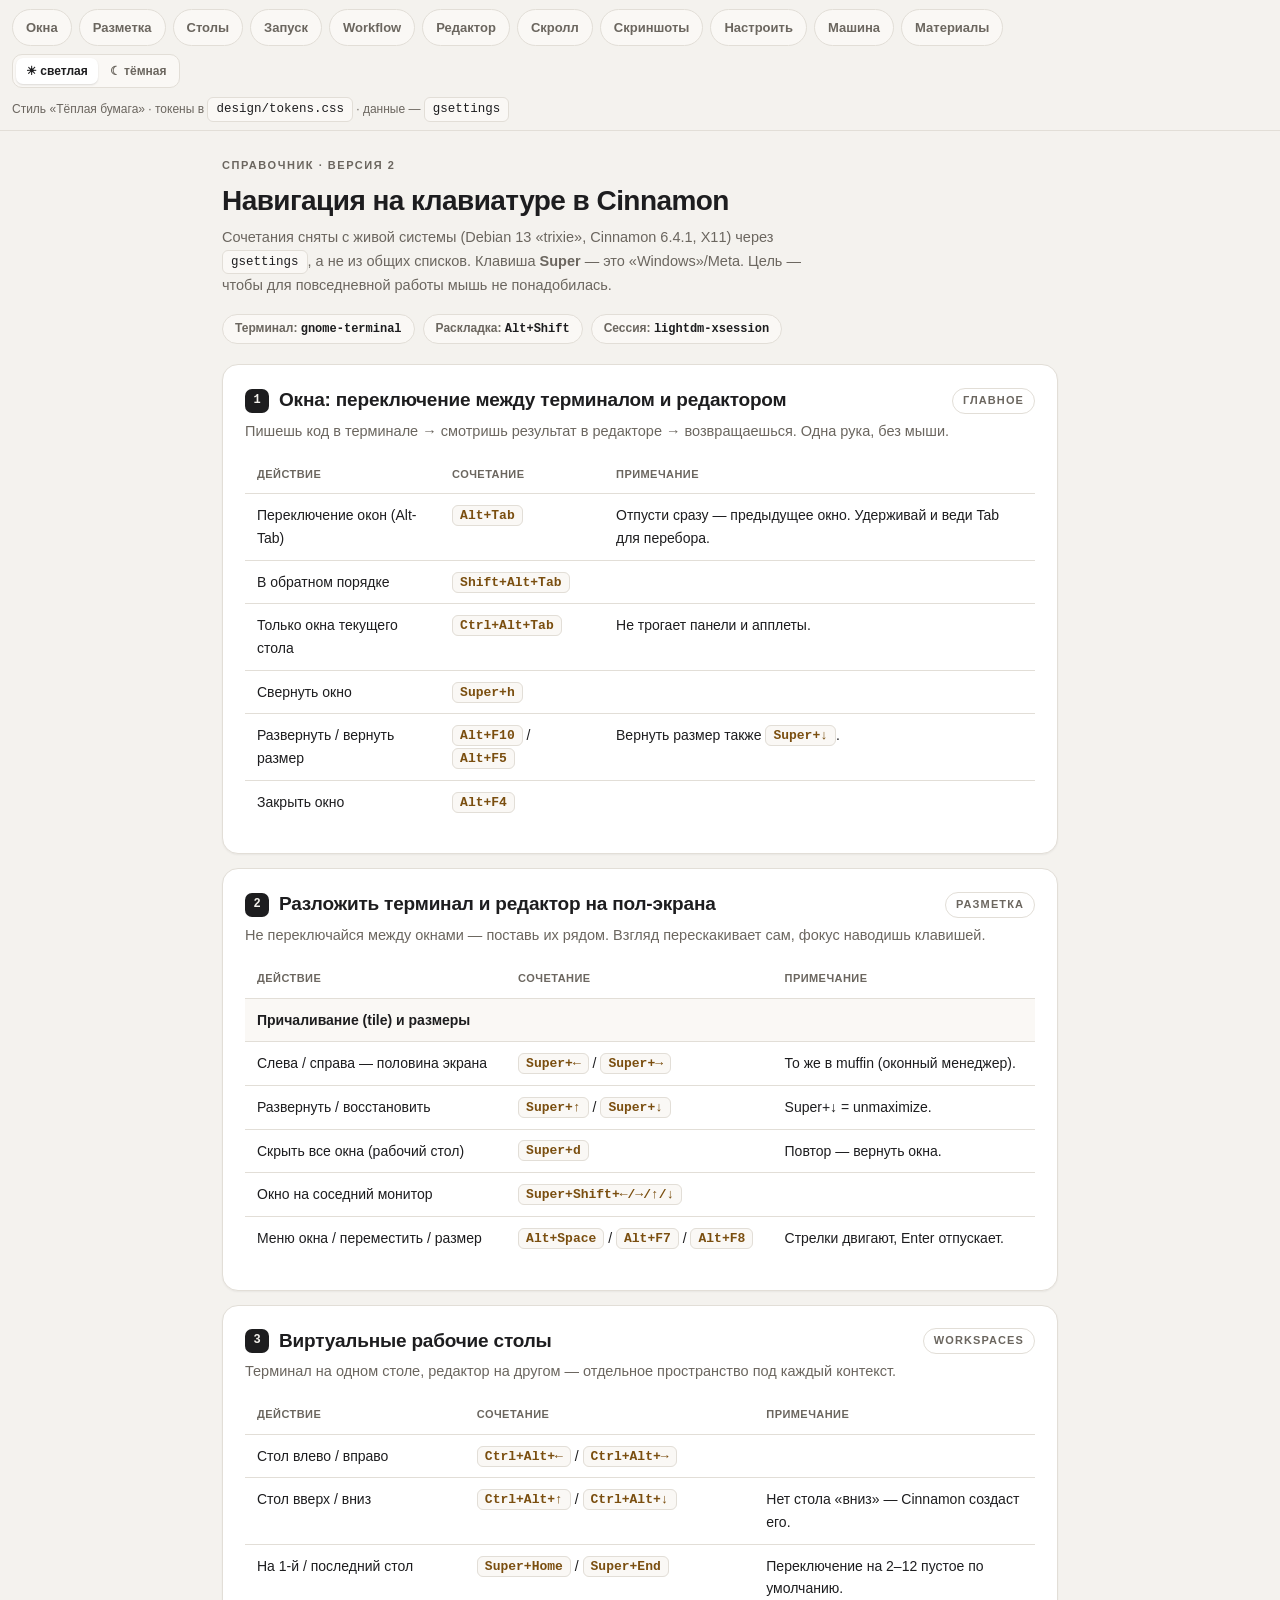
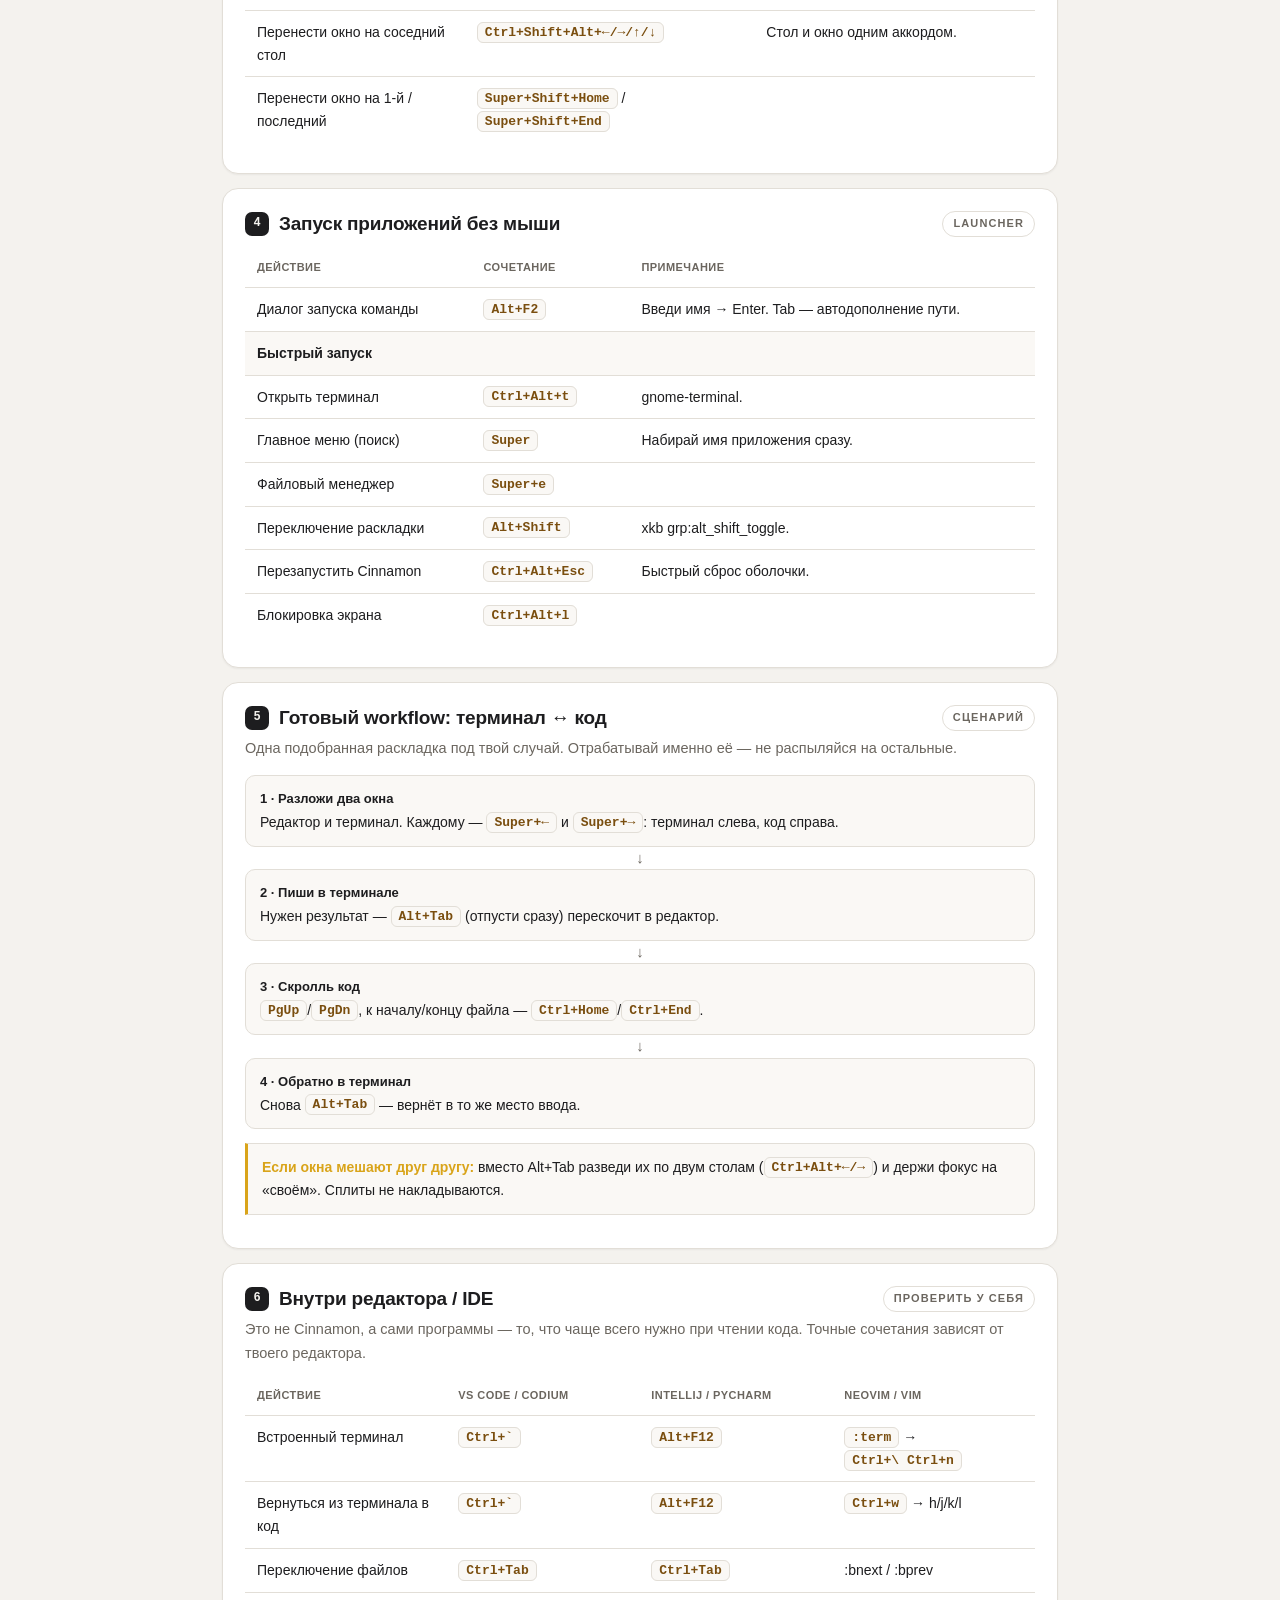
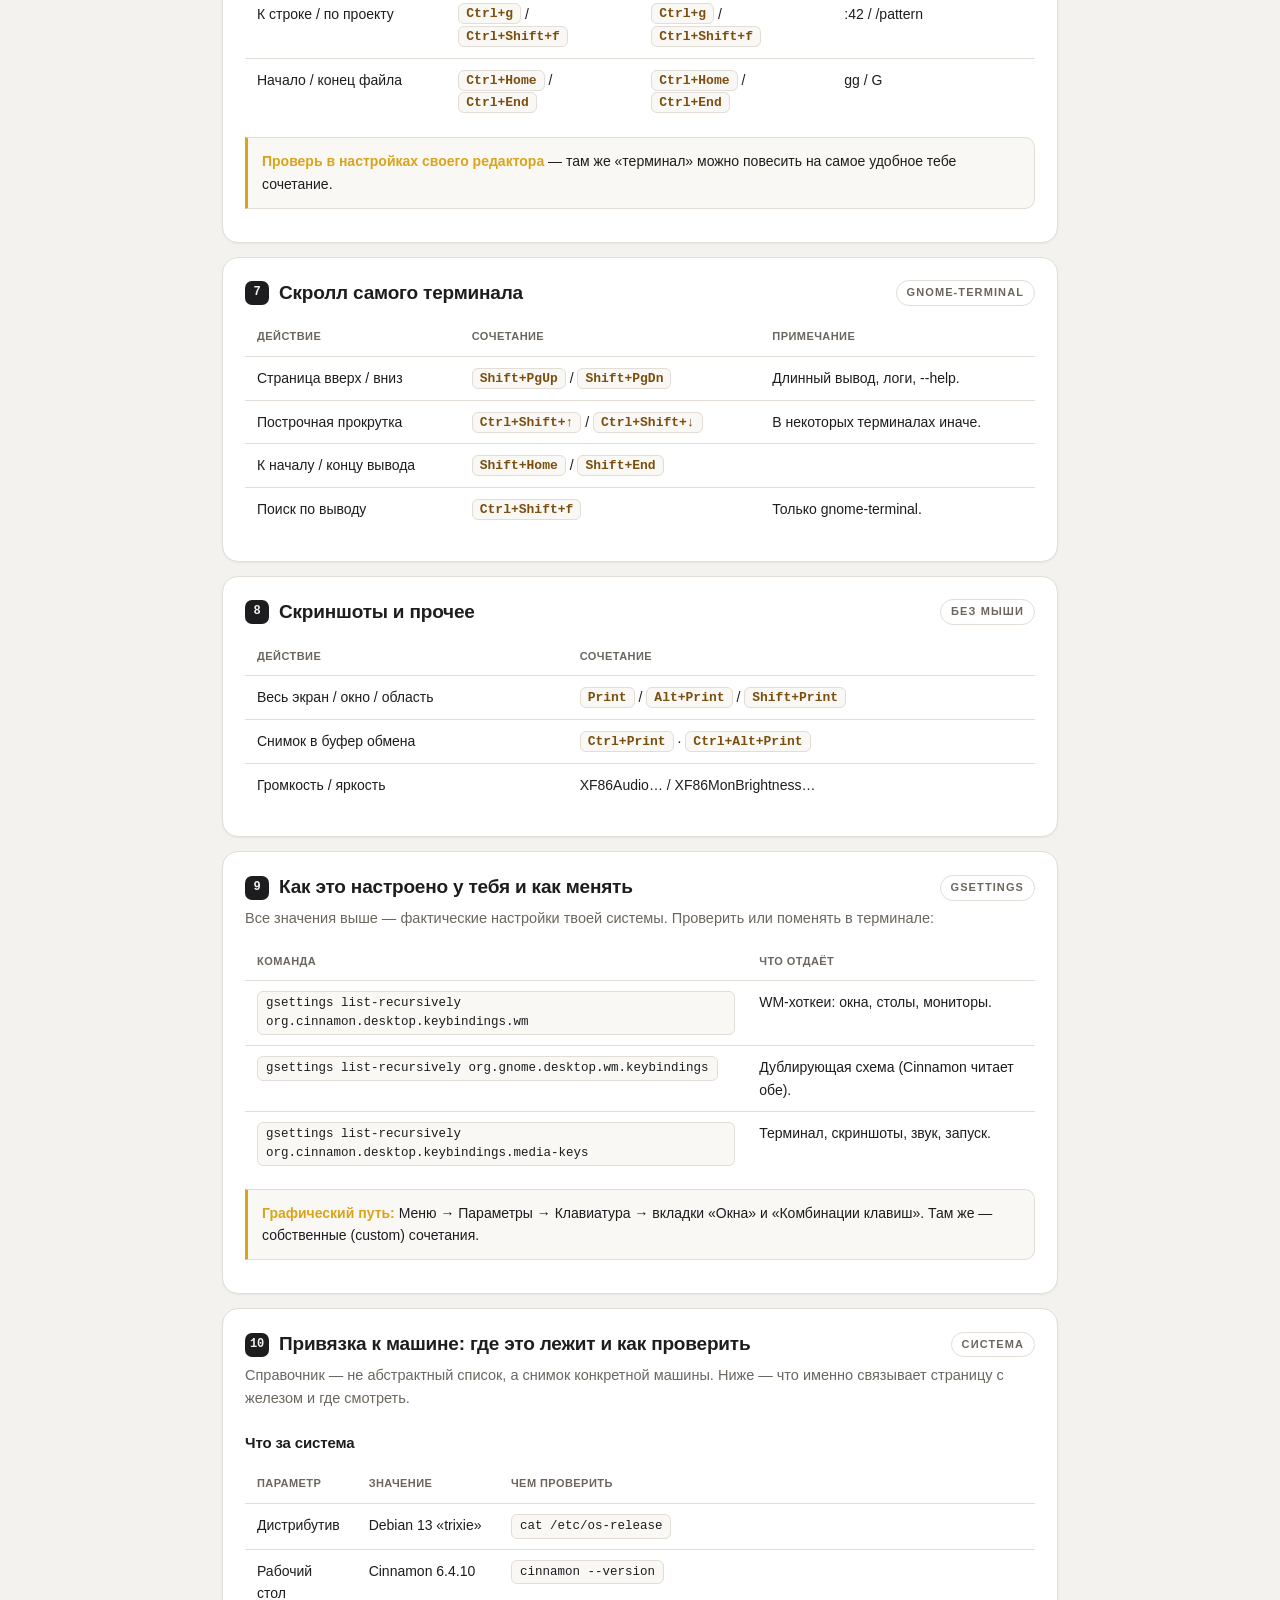
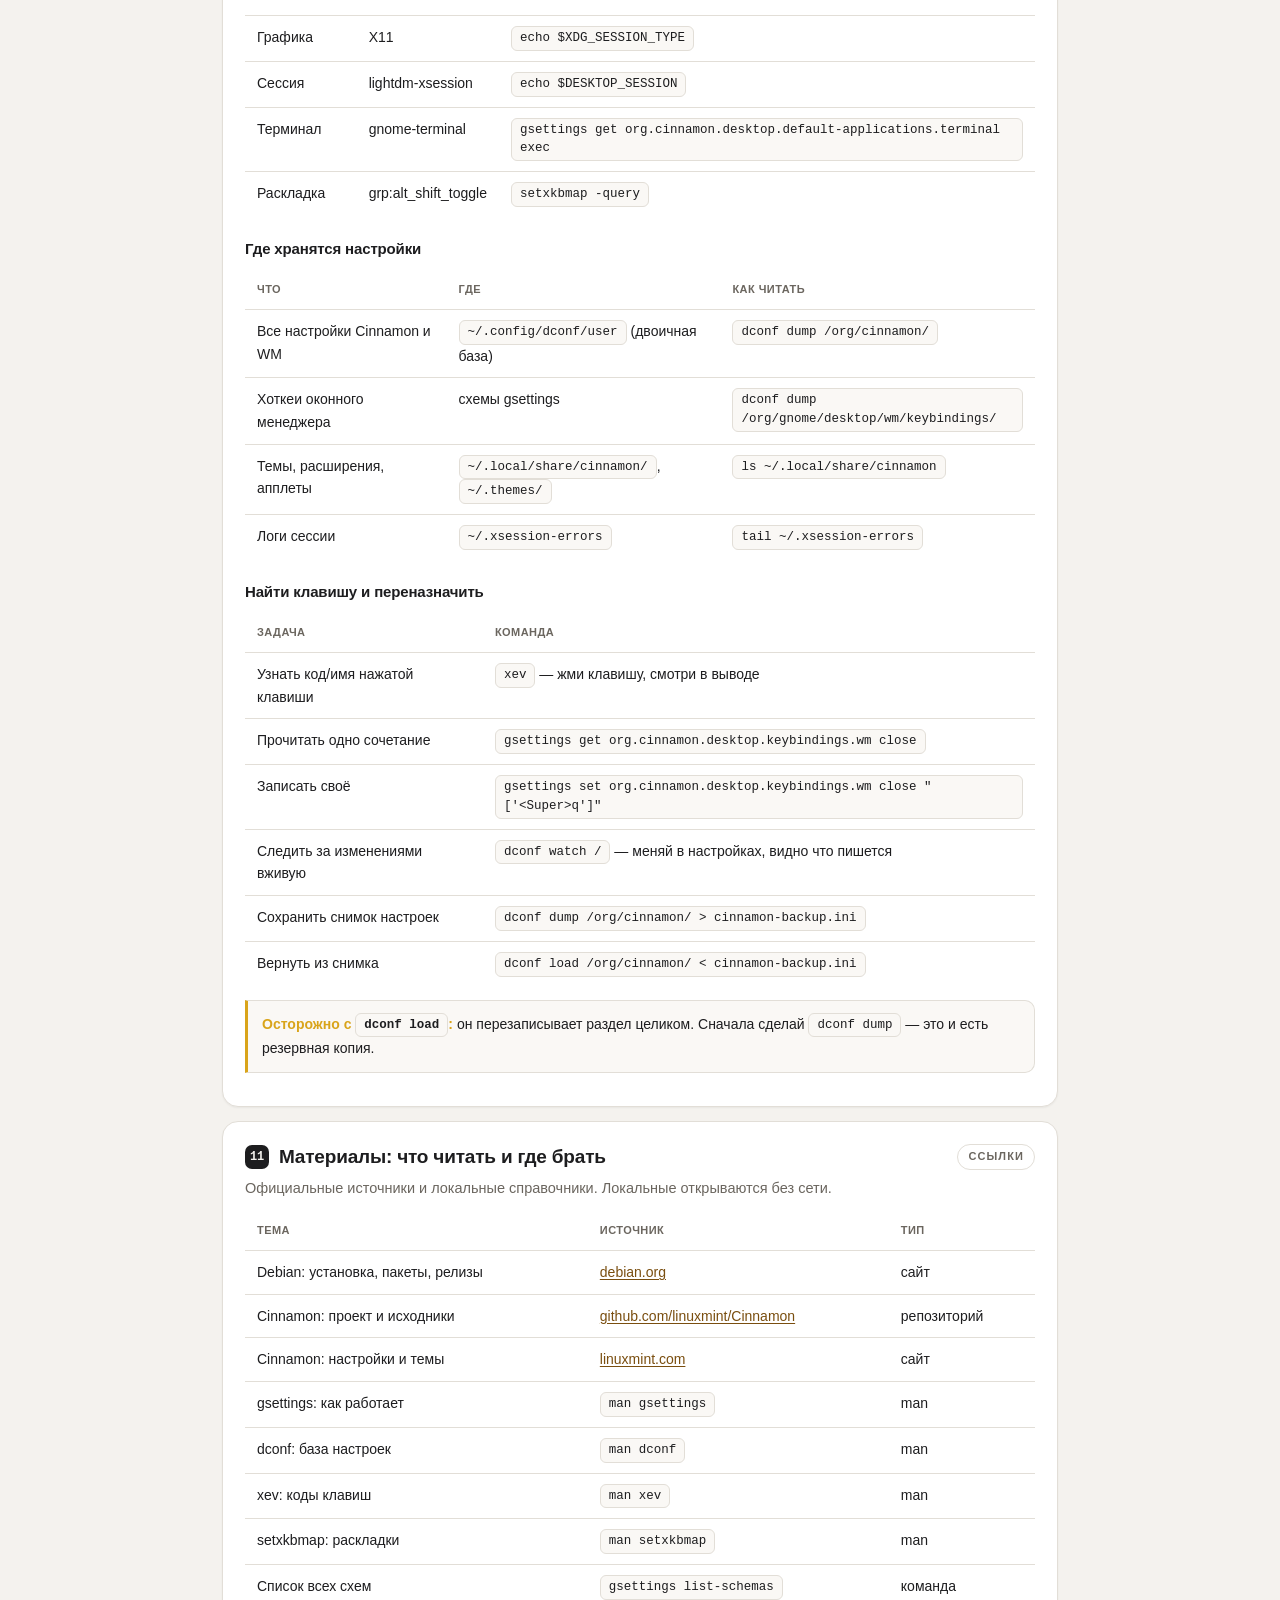
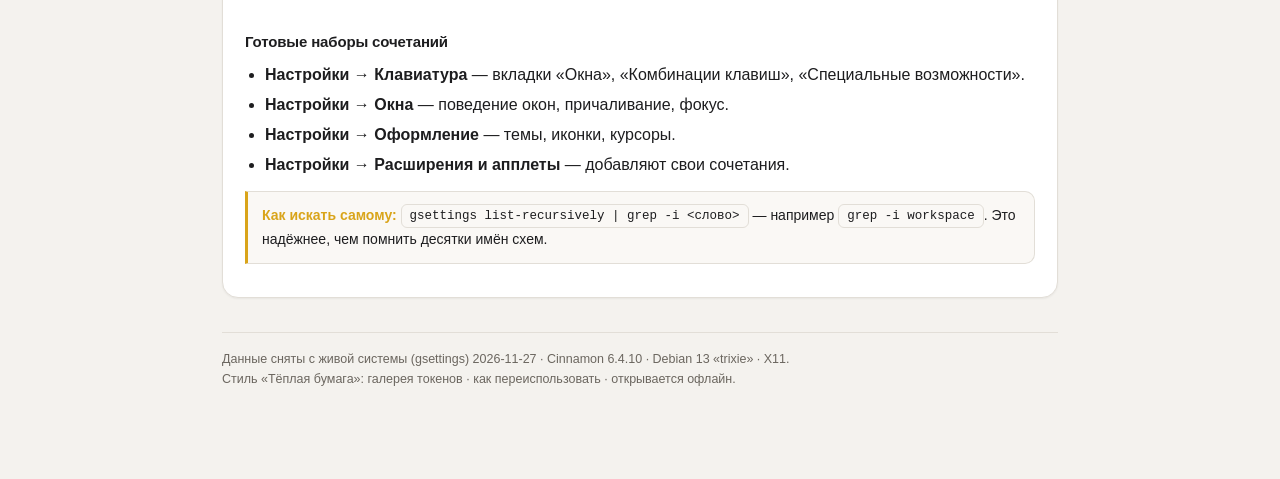
==== commit f0a83748: "Фикс вёрстки: плашки не рвутся при переносе, таблицы скроллятся на узком экране" ====
--- a/hotkeys.html
+++ b/hotkeys.html
@@ -40,7 +40,7 @@
 <div class="sec" id="o1">
   <h2 data-n="1">Окна: переключение между терминалом и редактором <span class="tag">главное</span></h2>
   <p class="lead">Пишешь код в терминале → смотришь результат в редакторе → возвращаешься. Одна рука, без мыши.</p>
-  <table>
+  <div class="tablewrap"><table>
     <tr><th>Действие</th><th>Сочетание</th><th>Примечание</th></tr>
     <tr><td class="d">Переключение окон (Alt-Tab)</td><td><span class="kbd">Alt+Tab</span></td><td class="d">Отпусти сразу — предыдущее окно. Удерживай и веди Tab для перебора.</td></tr>
     <tr><td class="d">В обратном порядке</td><td><span class="kbd">Shift+Alt+Tab</span></td><td class="d"></td></tr>
@@ -48,13 +48,13 @@
     <tr><td class="d">Свернуть окно</td><td><span class="kbd">Super+h</span></td><td class="d"></td></tr>
     <tr><td class="d">Развернуть / вернуть размер</td><td><span class="kbd">Alt+F10</span> / <span class="kbd">Alt+F5</span></td><td class="d">Вернуть размер также <span class="kbd">Super+↓</span>.</td></tr>
     <tr><td class="d">Закрыть окно</td><td><span class="kbd">Alt+F4</span></td><td class="d"></td></tr>
-  </table>
+  </table></div>
 </div>
 
 <div class="sec" id="o2">
   <h2 data-n="2">Разложить терминал и редактор на пол-экрана <span class="tag">разметка</span></h2>
   <p class="lead">Не переключайся между окнами — поставь их рядом. Взгляд перескакивает сам, фокус наводишь клавишей.</p>
-  <table>
+  <div class="tablewrap"><table>
     <tr><th>Действие</th><th>Сочетание</th><th>Примечание</th></tr>
     <tr class="group"><td colspan="3">Причаливание (tile) и размеры</td></tr>
     <tr><td class="d">Слева / справа — половина экрана</td><td><span class="kbd">Super+←</span> / <span class="kbd">Super+→</span></td><td class="d">То же в muffin (оконный менеджер).</td></tr>
@@ -62,25 +62,25 @@
     <tr><td class="d">Скрыть все окна (рабочий стол)</td><td><span class="kbd">Super+d</span></td><td class="d">Повтор — вернуть окна.</td></tr>
     <tr><td class="d">Окно на соседний монитор</td><td><span class="kbd">Super+Shift+←/→/↑/↓</span></td><td class="d"></td></tr>
     <tr><td class="d">Меню окна / переместить / размер</td><td><span class="kbd">Alt+Space</span> / <span class="kbd">Alt+F7</span> / <span class="kbd">Alt+F8</span></td><td class="d">Стрелки двигают, Enter отпускает.</td></tr>
-  </table>
+  </table></div>
 </div>
 
 <div class="sec" id="o3">
   <h2 data-n="3">Виртуальные рабочие столы <span class="tag">workspaces</span></h2>
   <p class="lead">Терминал на одном столе, редактор на другом — отдельное пространство под каждый контекст.</p>
-  <table>
+  <div class="tablewrap"><table>
     <tr><th>Действие</th><th>Сочетание</th><th>Примечание</th></tr>
     <tr><td class="d">Стол влево / вправо</td><td><span class="kbd">Ctrl+Alt+←</span> / <span class="kbd">Ctrl+Alt+→</span></td><td class="d"></td></tr>
     <tr><td class="d">Стол вверх / вниз</td><td><span class="kbd">Ctrl+Alt+↑</span> / <span class="kbd">Ctrl+Alt+↓</span></td><td class="d">Нет стола «вниз» — Cinnamon создаст его.</td></tr>
     <tr><td class="d">На 1-й / последний стол</td><td><span class="kbd">Super+Home</span> / <span class="kbd">Super+End</span></td><td class="d">Переключение на 2–12 пустое по умолчанию.</td></tr>
     <tr><td class="d">Перенести окно на соседний стол</td><td><span class="kbd">Ctrl+Shift+Alt+←/→/↑/↓</span></td><td class="d">Стол и окно одним аккордом.</td></tr>
     <tr><td class="d">Перенести окно на 1-й / последний</td><td><span class="kbd">Super+Shift+Home</span> / <span class="kbd">Super+Shift+End</span></td><td class="d"></td></tr>
-  </table>
+  </table></div>
 </div>
 
 <div class="sec" id="o4">
   <h2 data-n="4">Запуск приложений без мыши <span class="tag">launcher</span></h2>
-  <table>
+  <div class="tablewrap"><table>
     <tr><th>Действие</th><th>Сочетание</th><th>Примечание</th></tr>
     <tr><td class="d">Диалог запуска команды</td><td><span class="kbd">Alt+F2</span></td><td class="d">Введи имя → Enter. Tab — автодополнение пути.</td></tr>
     <tr class="group"><td colspan="3">Быстрый запуск</td></tr>
@@ -90,7 +90,7 @@
     <tr><td class="d">Переключение раскладки</td><td><span class="kbd">Alt+Shift</span></td><td class="d">xkb grp:alt_shift_toggle.</td></tr>
     <tr><td class="d">Перезапустить Cinnamon</td><td><span class="kbd">Ctrl+Alt+Esc</span></td><td class="d">Быстрый сброс оболочки.</td></tr>
     <tr><td class="d">Блокировка экрана</td><td><span class="kbd">Ctrl+Alt+l</span></td><td class="d"></td></tr>
-  </table>
+  </table></div>
 </div>
 
 <div class="sec" id="o5">
@@ -111,47 +111,47 @@
 <div class="sec" id="o6">
   <h2 data-n="6">Внутри редактора / IDE <span class="tag">проверить у себя</span></h2>
   <p class="lead">Это не Cinnamon, а сами программы — то, что чаще всего нужно при чтении кода. Точные сочетания зависят от твоего редактора.</p>
-  <table>
+  <div class="tablewrap"><table>
     <tr><th>Действие</th><th>VS Code / Codium</th><th>IntelliJ / PyCharm</th><th>Neovim / Vim</th></tr>
     <tr><td class="d">Встроенный терминал</td><td><span class="kbd">Ctrl+`</span></td><td><span class="kbd">Alt+F12</span></td><td><span class="kbd">:term</span> → <span class="kbd">Ctrl+\ Ctrl+n</span></td></tr>
     <tr><td class="d">Вернуться из терминала в код</td><td><span class="kbd">Ctrl+`</span></td><td><span class="kbd">Alt+F12</span></td><td><span class="kbd">Ctrl+w</span> → h/j/k/l</td></tr>
     <tr><td class="d">Переключение файлов</td><td><span class="kbd">Ctrl+Tab</span></td><td><span class="kbd">Ctrl+Tab</span></td><td>:bnext / :bprev</td></tr>
     <tr><td class="d">К строке / по проекту</td><td><span class="kbd">Ctrl+g</span> / <span class="kbd">Ctrl+Shift+f</span></td><td><span class="kbd">Ctrl+g</span> / <span class="kbd">Ctrl+Shift+f</span></td><td>:42 / /pattern</td></tr>
     <tr><td class="d">Начало / конец файла</td><td><span class="kbd">Ctrl+Home</span> / <span class="kbd">Ctrl+End</span></td><td><span class="kbd">Ctrl+Home</span> / <span class="kbd">Ctrl+End</span></td><td>gg / G</td></tr>
-  </table>
+  </table></div>
   <div class="note"><b>Проверь в настройках своего редактора</b> — там же «терминал» можно повесить на самое удобное тебе сочетание.</div>
 </div>
 
 <div class="sec" id="o7">
   <h2 data-n="7">Скролл самого терминала <span class="tag">gnome-terminal</span></h2>
-  <table>
+  <div class="tablewrap"><table>
     <tr><th>Действие</th><th>Сочетание</th><th>Примечание</th></tr>
     <tr><td class="d">Страница вверх / вниз</td><td><span class="kbd">Shift+PgUp</span> / <span class="kbd">Shift+PgDn</span></td><td class="d">Длинный вывод, логи, --help.</td></tr>
     <tr><td class="d">Построчная прокрутка</td><td><span class="kbd">Ctrl+Shift+↑</span> / <span class="kbd">Ctrl+Shift+↓</span></td><td class="d">В некоторых терминалах иначе.</td></tr>
     <tr><td class="d">К началу / концу вывода</td><td><span class="kbd">Shift+Home</span> / <span class="kbd">Shift+End</span></td><td class="d"></td></tr>
     <tr><td class="d">Поиск по выводу</td><td><span class="kbd">Ctrl+Shift+f</span></td><td class="d">Только gnome-terminal.</td></tr>
-  </table>
+  </table></div>
 </div>
 
 <div class="sec" id="o8">
   <h2 data-n="8">Скриншоты и прочее <span class="tag">без мыши</span></h2>
-  <table>
+  <div class="tablewrap"><table>
     <tr><th>Действие</th><th>Сочетание</th></tr>
     <tr><td class="d">Весь экран / окно / область</td><td><span class="kbd">Print</span> / <span class="kbd">Alt+Print</span> / <span class="kbd">Shift+Print</span></td></tr>
     <tr><td class="d">Снимок в буфер обмена</td><td><span class="kbd">Ctrl+Print</span> · <span class="kbd">Ctrl+Alt+Print</span></td></tr>
     <tr><td class="d">Громкость / яркость</td><td>XF86Audio… / XF86MonBrightness…</td></tr>
-  </table>
+  </table></div>
 </div>
 
 <div class="sec" id="o9">
   <h2 data-n="9">Как это настроено у тебя и как менять <span class="tag">gsettings</span></h2>
   <p class="lead">Все значения выше — фактические настройки твоей системы. Проверить или поменять в терминале:</p>
-  <table>
+  <div class="tablewrap"><table>
     <tr><th>Команда</th><th>Что отдаёт</th></tr>
     <tr><td class="d"><code>gsettings list-recursively org.cinnamon.desktop.keybindings.wm</code></td><td class="d">WM-хоткеи: окна, столы, мониторы.</td></tr>
     <tr><td class="d"><code>gsettings list-recursively org.gnome.desktop.wm.keybindings</code></td><td class="d">Дублирующая схема (Cinnamon читает обе).</td></tr>
     <tr><td class="d"><code>gsettings list-recursively org.cinnamon.desktop.keybindings.media-keys</code></td><td class="d">Терминал, скриншоты, звук, запуск.</td></tr>
-  </table>
+  </table></div>
   <div class="note"><b>Графический путь:</b> Меню → Параметры → Клавиатура → вкладки «Окна» и «Комбинации клавиш». Там же — собственные (custom) сочетания.</div>
 </div>
 
@@ -160,7 +160,7 @@
   <p class="lead">Справочник — не абстрактный список, а снимок конкретной машины. Ниже — что именно связывает страницу с железом и где смотреть.</p>
 
   <h3>Что за система</h3>
-  <table>
+  <div class="tablewrap"><table>
     <tr><th>Параметр</th><th>Значение</th><th>Чем проверить</th></tr>
     <tr><td class="d">Дистрибутив</td><td class="d">Debian 13 «trixie»</td><td><code>cat /etc/os-release</code></td></tr>
     <tr><td class="d">Рабочий стол</td><td class="d">Cinnamon 6.4.10</td><td><code>cinnamon --version</code></td></tr>
@@ -168,19 +168,19 @@
     <tr><td class="d">Сессия</td><td class="d">lightdm-xsession</td><td><code>echo $DESKTOP_SESSION</code></td></tr>
     <tr><td class="d">Терминал</td><td class="d">gnome-terminal</td><td><code>gsettings get org.cinnamon.desktop.default-applications.terminal exec</code></td></tr>
     <tr><td class="d">Раскладка</td><td class="d">grp:alt_shift_toggle</td><td><code>setxkbmap -query</code></td></tr>
-  </table>
+  </table></div>
 
   <h3>Где хранятся настройки</h3>
-  <table>
+  <div class="tablewrap"><table>
     <tr><th>Что</th><th>Где</th><th>Как читать</th></tr>
     <tr><td class="d">Все настройки Cinnamon и WM</td><td class="d"><code>~/.config/dconf/user</code> (двоичная база)</td><td><code>dconf dump /org/cinnamon/</code></td></tr>
     <tr><td class="d">Хоткеи оконного менеджера</td><td class="d">схемы gsettings</td><td><code>dconf dump /org/gnome/desktop/wm/keybindings/</code></td></tr>
     <tr><td class="d">Темы, расширения, апплеты</td><td class="d"><code>~/.local/share/cinnamon/</code>, <code>~/.themes/</code></td><td><code>ls ~/.local/share/cinnamon</code></td></tr>
     <tr><td class="d">Логи сессии</td><td class="d"><code>~/.xsession-errors</code></td><td><code>tail ~/.xsession-errors</code></td></tr>
-  </table>
+  </table></div>
 
   <h3>Найти клавишу и переназначить</h3>
-  <table>
+  <div class="tablewrap"><table>
     <tr><th>Задача</th><th>Команда</th></tr>
     <tr><td class="d">Узнать код/имя нажатой клавиши</td><td><code>xev</code> — жми клавишу, смотри в выводе</td></tr>
     <tr><td class="d">Прочитать одно сочетание</td><td><code>gsettings get org.cinnamon.desktop.keybindings.wm close</code></td></tr>
@@ -188,7 +188,7 @@
     <tr><td class="d">Следить за изменениями вживую</td><td><code>dconf watch /</code> — меняй в настройках, видно что пишется</td></tr>
     <tr><td class="d">Сохранить снимок настроек</td><td><code>dconf dump /org/cinnamon/ &gt; cinnamon-backup.ini</code></td></tr>
     <tr><td class="d">Вернуть из снимка</td><td><code>dconf load /org/cinnamon/ &lt; cinnamon-backup.ini</code></td></tr>
-  </table>
+  </table></div>
 
   <div class="note"><b>Осторожно с <code>dconf load</code>:</b> он перезаписывает раздел целиком. Сначала сделай <code>dconf dump</code> — это и есть резервная копия.</div>
 </div>
@@ -196,7 +196,7 @@
 <div class="sec" id="o11">
   <h2 data-n="11">Материалы: что читать и где брать <span class="tag">ссылки</span></h2>
   <p class="lead">Официальные источники и локальные справочники. Локальные открываются без сети.</p>
-  <table>
+  <div class="tablewrap"><table>
     <tr><th>Тема</th><th>Источник</th><th>Тип</th></tr>
     <tr><td class="d">Debian: установка, пакеты, релизы</td><td><a href="https://www.debian.org/">debian.org</a></td><td class="d">сайт</td></tr>
     <tr><td class="d">Cinnamon: проект и исходники</td><td><a href="https://github.com/linuxmint/Cinnamon">github.com/linuxmint/Cinnamon</a></td><td class="d">репозиторий</td></tr>
@@ -206,7 +206,7 @@
     <tr><td class="d">xev: коды клавиш</td><td><code>man xev</code></td><td class="d">man</td></tr>
     <tr><td class="d">setxkbmap: раскладки</td><td><code>man setxkbmap</code></td><td class="d">man</td></tr>
     <tr><td class="d">Список всех схем</td><td><code>gsettings list-schemas</code></td><td class="d">команда</td></tr>
-  </table>
+  </table></div>
 
   <h3>Готовые наборы сочетаний</h3>
   <ul>
--- a/design/base.css
+++ b/design/base.css
@@ -91,6 +91,7 @@
 h2 {
   font-size: var(--fs-lg); margin: 0 0 var(--s1);
   letter-spacing: -.01em; display: flex; align-items: center; gap: 10px;
+  flex-wrap: wrap;
 }
 h2::before {
   content: attr(data-n);
@@ -109,6 +110,8 @@
 p.lead { color: var(--muted); font-size: 14.5px; margin: 0 0 var(--s3); }
 
 /* ---------- таблицы ---------- */
+.tablewrap { overflow-x: auto; -webkit-overflow-scrolling: touch; margin: 10px 0; }
+.tablewrap table { margin: 0; }
 table { width: 100%; border-collapse: collapse; margin: 10px 0; font-size: 14px; }
 th, td { padding: 10px 12px; text-align: left; border-bottom: 1px solid var(--line); vertical-align: top; }
 th {
@@ -121,15 +124,23 @@
 
 /* ---------- сочетания клавиш ---------- */
 .kbd {
-  font-family: var(--mono); font-size: var(--fs-sm); font-weight: 650;
+  font-family: var(--mono), "DejaVu Sans", sans-serif;
+  font-size: var(--fs-sm); font-weight: 650;
   color: var(--key); background: var(--soft);
   border: 1px solid var(--line); border-radius: var(--r-sm);
-  padding: 2px 8px; white-space: nowrap;
-}
+  padding: 2px 7px; white-space: nowrap;
+  vertical-align: middle; line-height: 1.45;
+}
+/* inline-block: длинная команда переносится ВНУТРИ плашки,
+   рамка и фон остаются вокруг всех строк */
 code {
+  display: inline-block;
+  max-width: 100%;
+  vertical-align: middle;
   font-family: var(--mono); font-size: 12.5px; color: var(--ink);
   background: var(--soft); border: 1px solid var(--line);
   border-radius: var(--r-sm); padding: 2px 8px;
+  line-height: 1.5;
   overflow-wrap: anywhere;
 }
 
@@ -160,9 +171,28 @@
   border-top: 1px solid var(--line);
   color: var(--muted); font-size: 12.5px;
 }
-.foot a { color: inherit; }
-
-a { color: inherit; }
+.foot a { color: inherit; text-decoration: none; }
+.foot a:hover { text-decoration: underline; }
+
+a {
+  color: var(--key);
+  text-decoration: underline;
+  text-decoration-thickness: 1px;
+  text-underline-offset: 2px;
+}
+a:hover { text-decoration-thickness: 2px; }
+.chip { text-decoration: none; }
+
+@media (max-width: 560px) {
+  .bar .hint { display: none; }
+  .sec h2 .tag { margin-left: 0; }
+  .tablewrap table { min-width: 520px; }
+  .tablewrap::after {
+    content: "→ таблица прокручивается вбок";
+    display: block; font-size: 11px; color: var(--muted);
+    padding: 4px 2px 0;
+  }
+}
 
 @media (max-width: 420px) {
   body { font-size: 15.5px; }
